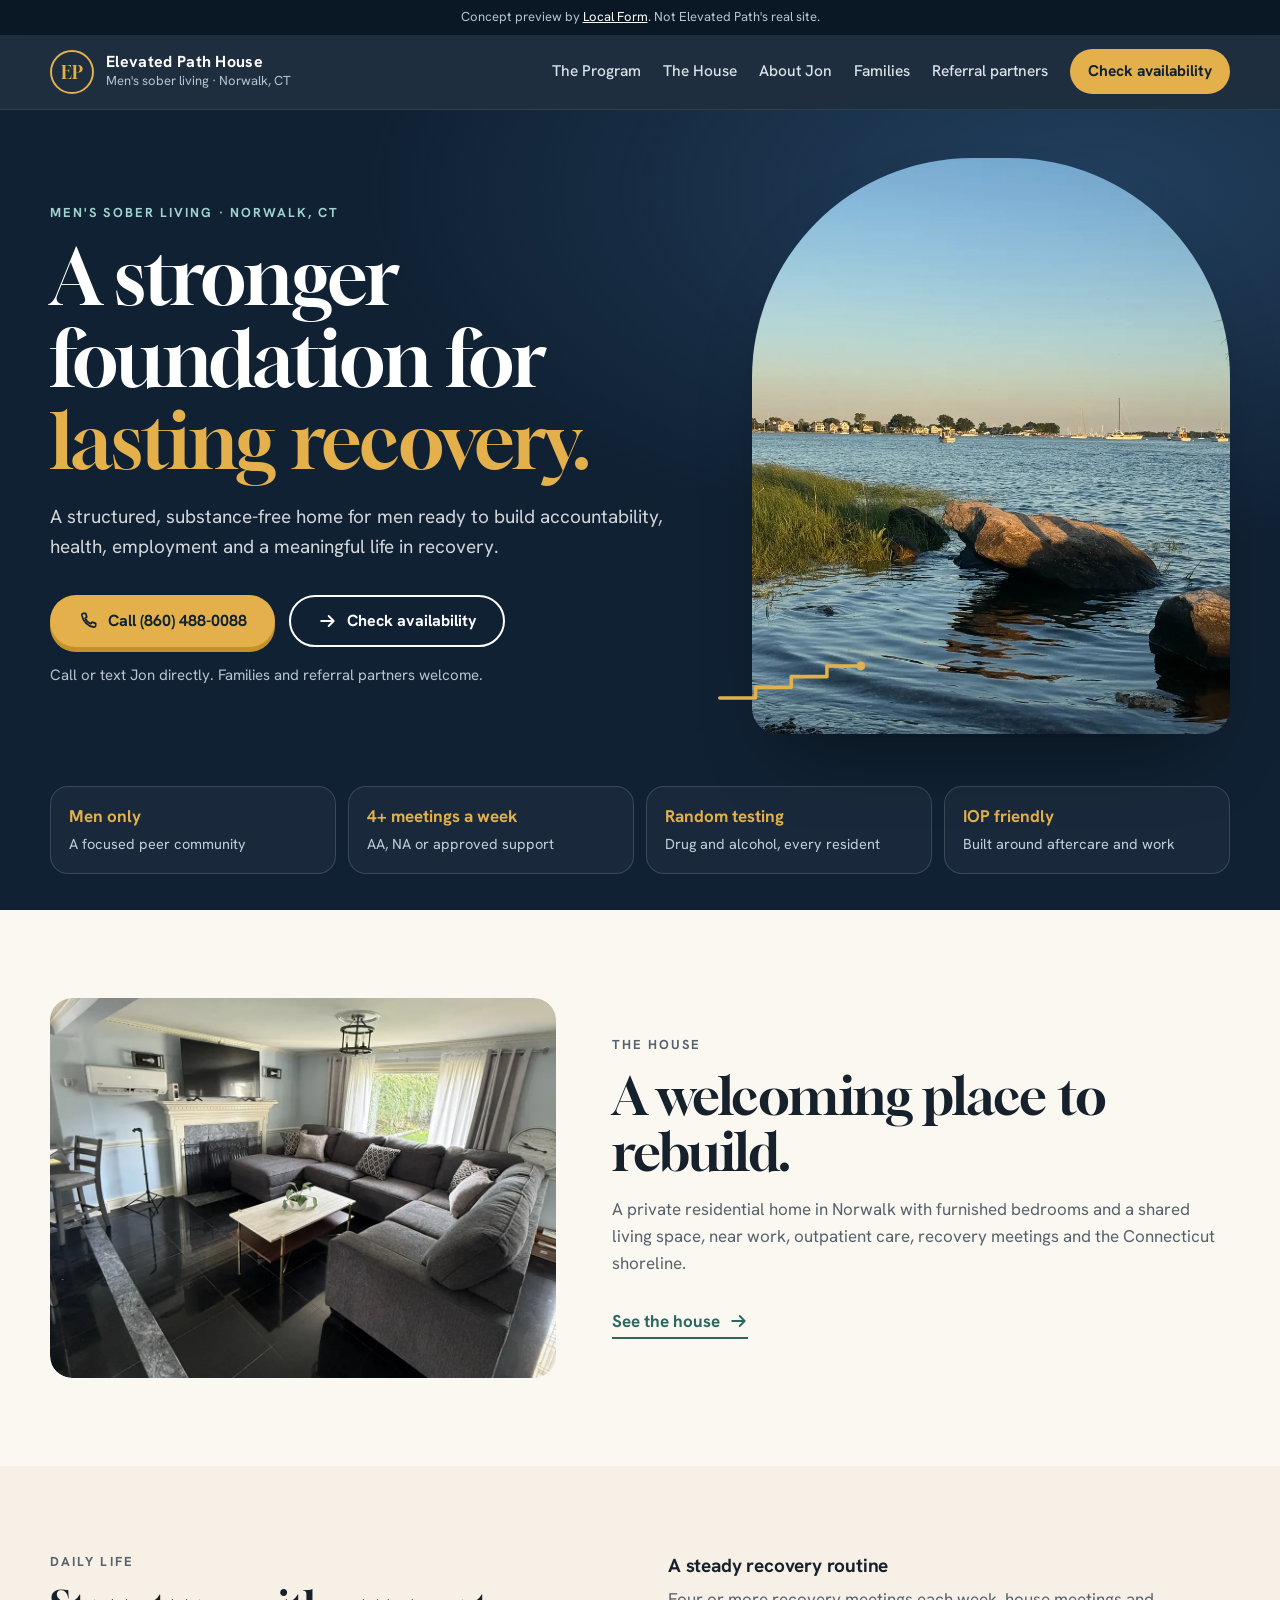
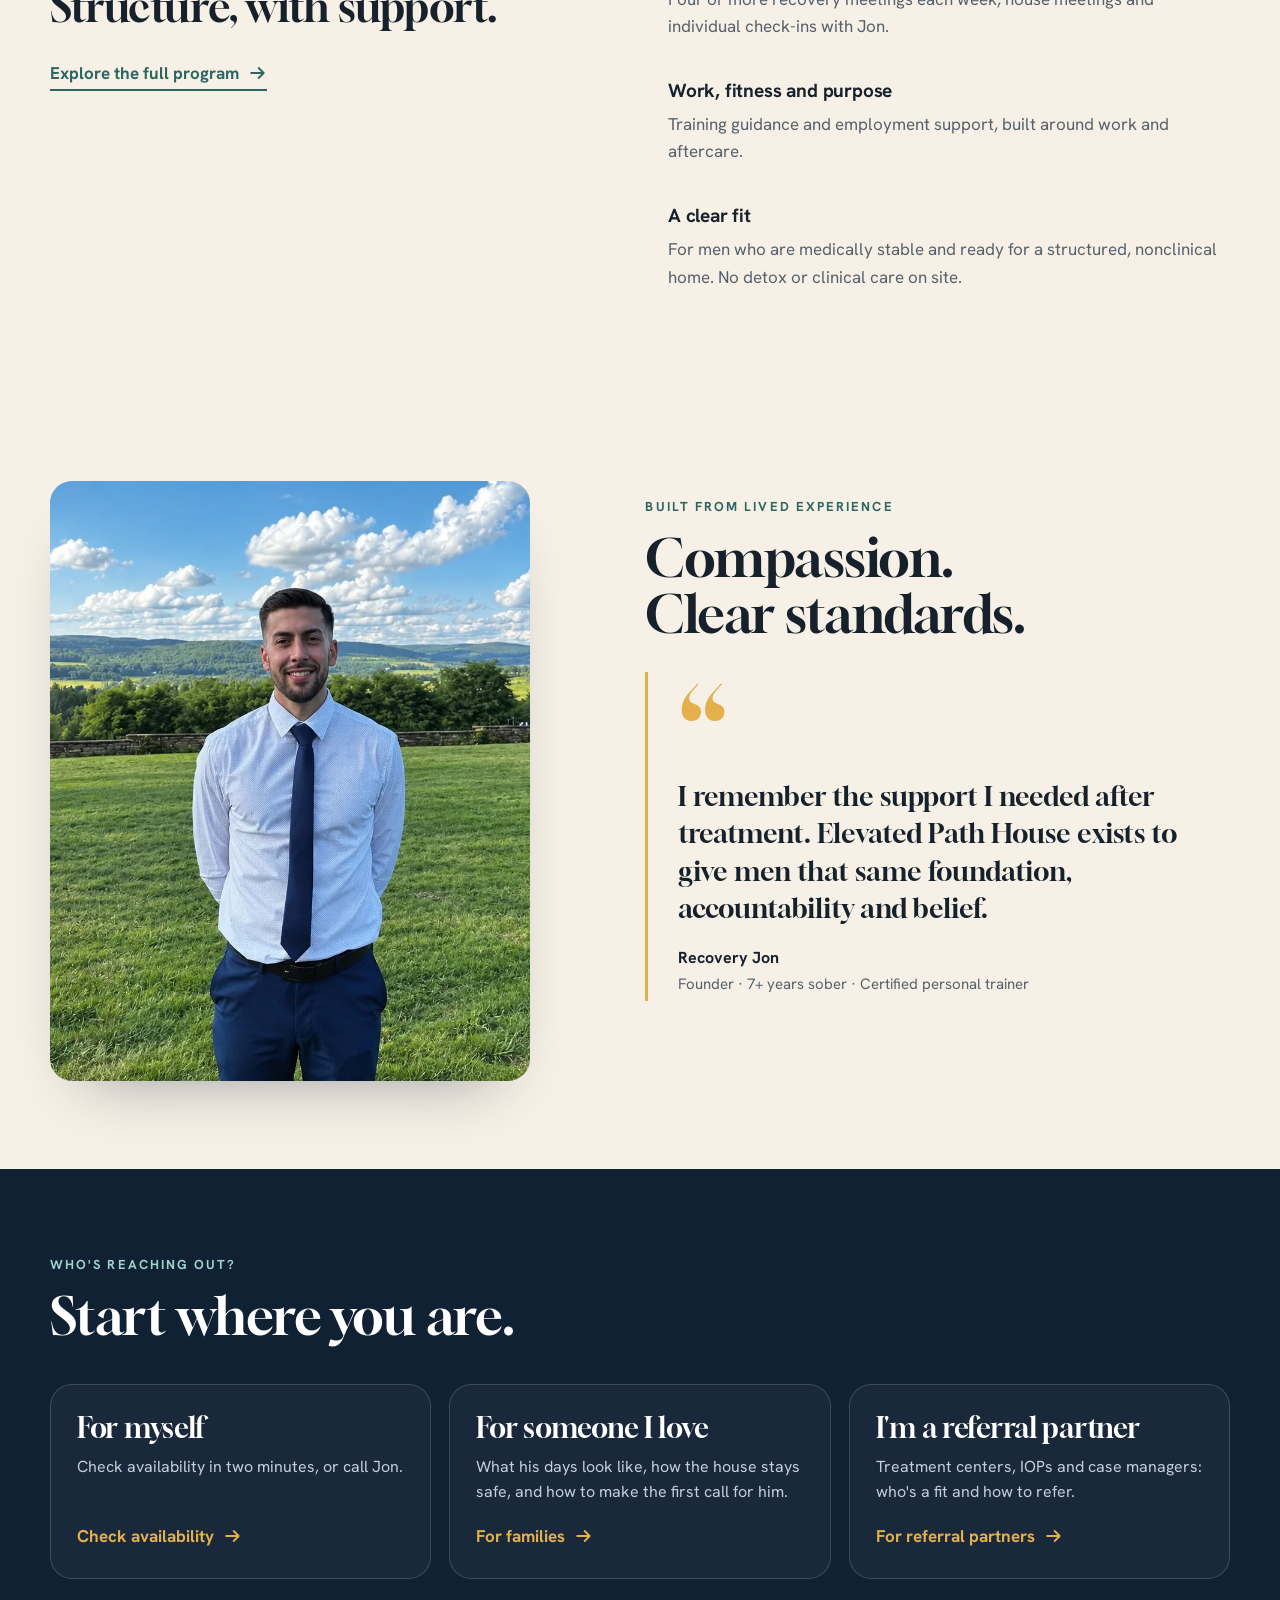
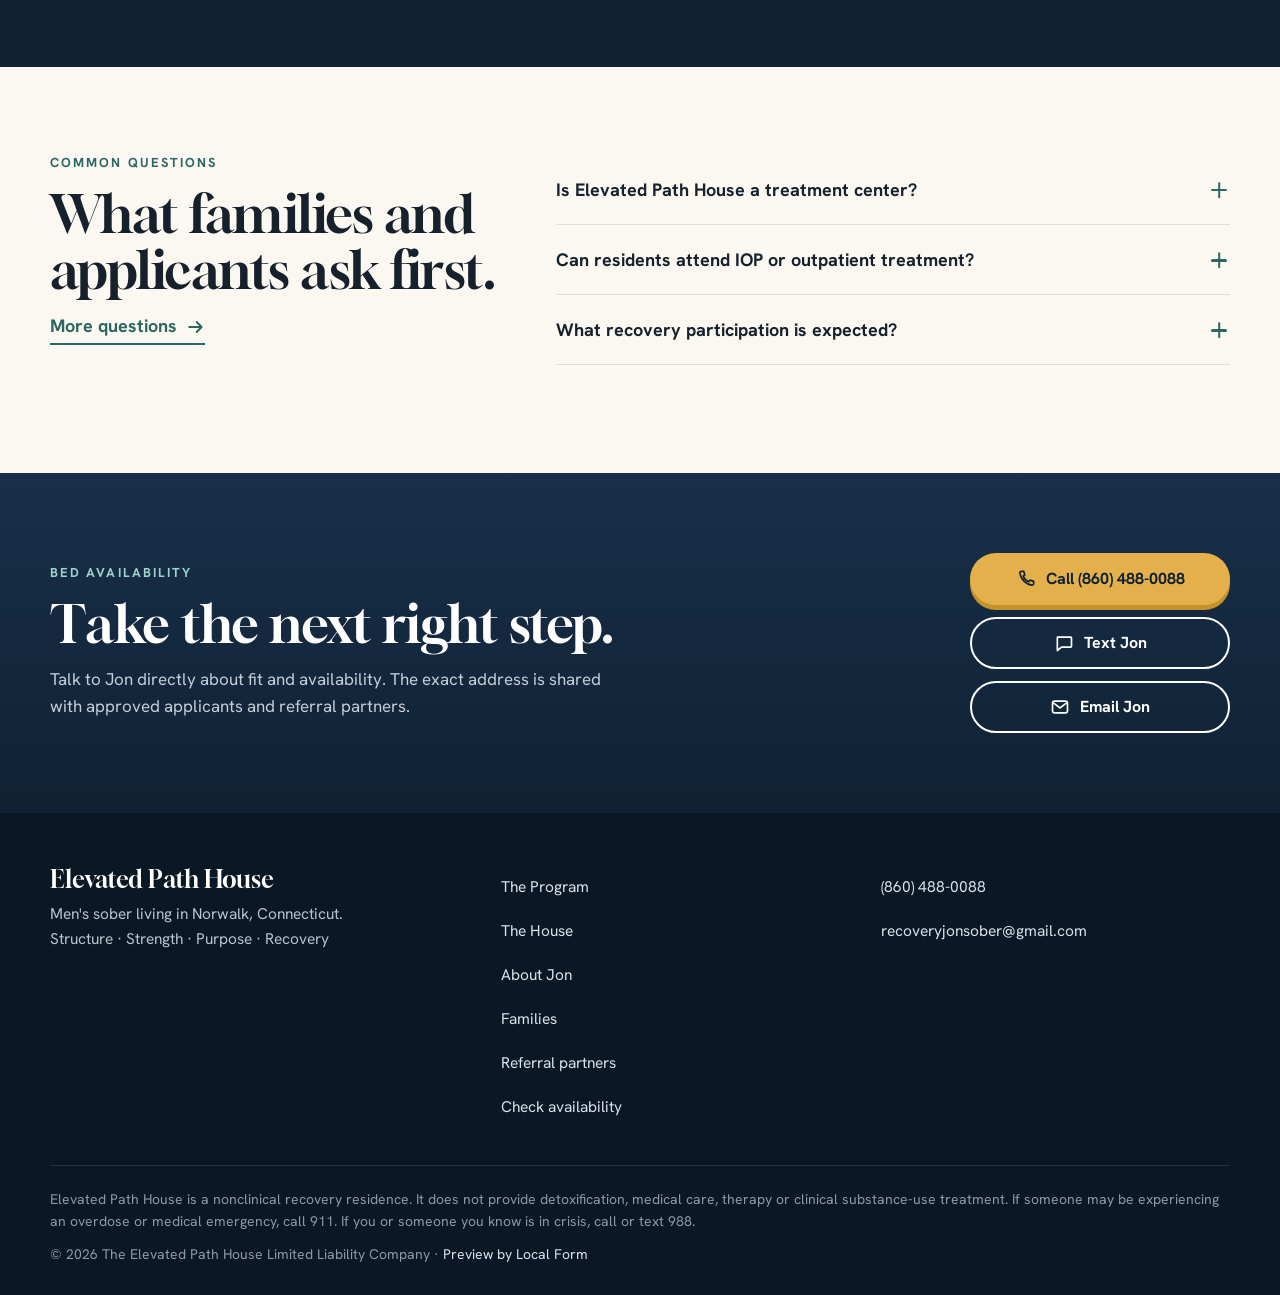
==== index.html @ 6919a2ba "Preview" ====
<!doctype html>
<html lang="en"><head><meta charset="utf-8"><meta name="viewport" content="width=device-width, initial-scale=1">
<meta name="robots" content="noindex"><title>Elevated Path House | Men's Sober Living in Norwalk, CT</title><meta name="description" content="Structured men's sober living in Norwalk, Connecticut, with recovery coaching, fitness, employment support and accountability. Call or text Jon for availability.">
<meta name="theme-color" content="#102133"><link rel="icon" href="assets/favicon.svg" type="image/svg+xml">
<meta property="og:type" content="website"><meta property="og:url" content="https://local-form.github.io/elevated-path-house-preview/"><meta property="og:title" content="Elevated Path House | Men's Sober Living in Norwalk, CT"><meta property="og:description" content="Structured men's sober living in Norwalk, Connecticut, with recovery coaching, fitness, employment support and accountability. Call or text Jon for availability."><meta property="og:image" content="https://local-form.github.io/elevated-path-house-preview/assets/og.jpg"><meta name="twitter:card" content="summary_large_image">
<link rel="preload" href="assets/gloock-400.woff2" as="font" type="font/woff2" crossorigin>
<link rel="stylesheet" href="styles.css?v=17"><style>.site-foot nav{gap:0}.site-foot nav a,.foot-contact a{display:flex;align-items:center;min-height:44px}.foot-legal a,.topbar a{padding-block:12px;margin-block:-12px}</style><script src="app.js?v=17" defer></script>
<script type="application/ld+json">{"@context": "https://schema.org", "@type": "LocalBusiness", "name": "Elevated Path House", "legalName": "The Elevated Path House Limited Liability Company", "description": "Men's nonclinical sober living and recovery residence in Norwalk, Connecticut.", "telephone": "+1-860-488-0088", "email": "recoveryjonsober@gmail.com", "address": {"@type": "PostalAddress", "addressLocality": "Norwalk", "addressRegion": "CT", "addressCountry": "US"}, "areaServed": ["Norwalk, Connecticut", "Fairfield County, Connecticut"], "founder": {"@type": "Person", "name": "Jonathan Mendonca"}}</script></head>
<body data-page="index.html"><svg width="0" height="0" style="position:absolute" aria-hidden="true">
<symbol id="i-phone" viewBox="0 0 24 24"><path d="M6.6 2.8h2.6l1.4 4.3-2 1.5a12 12 0 0 0 6.8 6.8l1.5-2 4.3 1.4v2.6a2 2 0 0 1-2.2 2A17.5 17.5 0 0 1 4.6 5a2 2 0 0 1 2-2.2z" fill="none" stroke="currentColor" stroke-width="2" stroke-linejoin="round"/></symbol>
<symbol id="i-text" viewBox="0 0 24 24"><path d="M4 5h16a1 1 0 0 1 1 1v10a1 1 0 0 1-1 1H9l-5 4V6a1 1 0 0 1 1-1z" fill="none" stroke="currentColor" stroke-width="2" stroke-linejoin="round"/></symbol>
<symbol id="i-mail" viewBox="0 0 24 24"><rect x="3" y="5" width="18" height="14" rx="2.5" fill="none" stroke="currentColor" stroke-width="2"/><path d="m4 7 8 6 8-6" fill="none" stroke="currentColor" stroke-width="2"/></symbol>
<symbol id="i-arrow" viewBox="0 0 24 24"><path d="M5 12h14m-5-6 6 6-6 6" fill="none" stroke="currentColor" stroke-width="2.2" stroke-linecap="round" stroke-linejoin="round"/></symbol>
<symbol id="i-check" viewBox="0 0 24 24"><path d="m5 12.5 4.5 4.5L19 7.5" fill="none" stroke="currentColor" stroke-width="2.4" stroke-linecap="round" stroke-linejoin="round"/></symbol>
<symbol id="i-x" viewBox="0 0 24 24"><path d="M6 6l12 12M18 6 6 18" fill="none" stroke="currentColor" stroke-width="2.4" stroke-linecap="round"/></symbol>
<symbol id="i-menu" viewBox="0 0 24 24"><path d="M4 7h16M4 12h16M4 17h16" fill="none" stroke="currentColor" stroke-width="2.2" stroke-linecap="round"/></symbol>
<symbol id="i-pin" viewBox="0 0 24 24"><path d="M12 21s7-6.2 7-11.5A7 7 0 0 0 5 9.5C5 14.8 12 21 12 21z" fill="none" stroke="currentColor" stroke-width="2"/><circle cx="12" cy="9.5" r="2.5" fill="none" stroke="currentColor" stroke-width="2"/></symbol>
</svg>
<div class="topbar">Concept preview by <a href="https://localform.online">Local Form</a>. Not Elevated Path's real site.</div>
<header class="site-head"><div class="wrap head-row">
  <a class="logo" href="index.html" aria-label="Elevated Path House home"><span class="mono">EP</span><span class="logo-t"><b>Elevated Path House</b><small>Men's sober living · Norwalk, CT</small></span></a>
  <nav class="nav" id="nav" aria-label="Main"><a href="program.html">The Program</a><a href="house.html">The House</a><a href="about.html">About Jon</a><a href="families.html">Families</a><a href="referrals.html">Referral partners</a><a class="nav-apply" href="apply.html">Check availability</a></nav>
  <a class="head-call" href="tel:+18604880088"><svg class="ico"><use href="#i-phone"/></svg><span>Call</span></a>
  <button class="menu-btn" aria-label="Menu" aria-expanded="false" aria-controls="nav"><svg class="ico"><use href="#i-menu"/></svg></button>
</div></header>
<main id="main">
<section class="hero"><div class="wrap hero-grid">
  <div class="hero-copy">
    <p class="eyebrow light">Men's sober living · Norwalk, CT</p>
    <h1>A stronger foundation for <em>lasting recovery.</em></h1>
    <p class="lead">A structured, substance-free home for men ready to build accountability, health, employment and a meaningful life in recovery.</p>
    <div class="hero-acts"><a class="btn primary" href="tel:+18604880088"><svg class="ico"><use href="#i-phone"/></svg><span>Call (860) 488-0088</span></a><a class="btn outline" href="apply.html"><svg class="ico"><use href="#i-arrow"/></svg><span>Check availability</span></a></div>
    <p class="hero-note">Call or text Jon directly. Families and referral partners welcome.</p>
  </div>
  <figure class="hero-photo"><img src="assets/norwalk-waterfront.webp" width="900" height="1200" alt="The Norwalk shoreline at golden hour" fetchpriority="high"><svg class="steps" viewBox="0 0 168 48" aria-hidden="true"><path d="M2 46h40V34h40V22h40V10h34"/><circle cx="160" cy="10" r="5"/></svg></figure>
</div>
<div class="wrap facts">
  <div><b>Men only</b><span>A focused peer community</span></div>
  <div><b>4+ meetings a week</b><span>AA, NA or approved support</span></div>
  <div><b>Random testing</b><span>Drug and alcohol, every resident</span></div>
  <div><b>IOP friendly</b><span>Built around aftercare and work</span></div>
</div></section>

<section class="section house-teaser"><div class="wrap teaser-grid">
  <figure data-reveal><img src="assets/living-room.webp" width="1050" height="1400" alt="The shared living room at Elevated Path House" loading="lazy"></figure>
  <div data-reveal><p class="eyebrow">The house</p><h2>A welcoming place to rebuild.</h2><p>A private residential home in Norwalk with furnished bedrooms and a shared living space, near work, outpatient care, recovery meetings and the Connecticut shoreline.</p>
    <p class="more"><a href="house.html">See the house <svg class="ico"><use href="#i-arrow"/></svg></a></p></div>
</div></section>





<section class="section program-summary"><div class="wrap two-col">
  <div data-reveal><p class="eyebrow">Daily life</p><h2>Structure, with support.</h2><p class="more"><a href="program.html">Explore the full program <svg class="ico"><use href="#i-arrow"/></svg></a></p></div>
  <div data-reveal><ul class="program-brief"><li><h3>A steady recovery routine</h3><p>Four or more recovery meetings each week, house meetings and individual check-ins with Jon.</p></li><li><h3>Work, fitness and purpose</h3><p>Training guidance and employment support, built around work and aftercare.</p></li><li><h3>A clear fit</h3><p>For men who are medically stable and ready for a structured, nonclinical home. No detox or clinical care on site.</p></li></ul></div>
</div></section>

<section class="section jon"><div class="wrap jon-grid">
  <figure class="jon-photo" data-reveal><img src="assets/jon.webp" width="800" height="1000" alt="Jonathan Mendonca, Recovery Jon, founder of Elevated Path House" loading="lazy"></figure>
  <div><p class="eyebrow">Built from lived experience</p><h2 data-reveal>Compassion.<br>Clear standards.</h2><figure class="quote" data-reveal><blockquote>I remember the support I needed after treatment. Elevated Path House exists to give men that same foundation, accountability and belief.</blockquote>
<figcaption><b>Recovery Jon</b><span>Founder · 7+ years sober · Certified personal trainer</span></figcaption></figure>
    <p class="more" data-reveal><a href="about.html">Meet Jon <svg class="ico"><use href="#i-arrow"/></svg></a></p></div>
</div></section>



<section class="section who"><div class="wrap">
  <div class="sec-head" data-reveal><p class="eyebrow">Who's reaching out?</p><h2>Start where you are.</h2></div>
  <div class="who-grid">
    <a class="who-card" href="apply.html" data-reveal><h3>For myself</h3><p>Check availability in two minutes, or call Jon.</p><span>Check availability <svg class="ico"><use href="#i-arrow"/></svg></span></a>
    <a class="who-card" href="families.html" data-reveal><h3>For someone I love</h3><p>What his days look like, how the house stays safe, and how to make the first call for him.</p><span>For families <svg class="ico"><use href="#i-arrow"/></svg></span></a>
    <a class="who-card" href="referrals.html" data-reveal><h3>I'm a referral partner</h3><p>Treatment centers, IOPs and case managers: who's a fit and how to refer.</p><span>For referral partners <svg class="ico"><use href="#i-arrow"/></svg></span></a>
  </div>
</div></section>





<section class="section faq-sec"><div class="wrap faq-grid">
  <div class="sec-head" data-reveal><p class="eyebrow">Common questions</p><h2>What families and applicants ask first.</h2><p class="more"><a href="families.html#faq">More questions <svg class="ico"><use href="#i-arrow"/></svg></a></p></div>
  <div class="faq"><details data-reveal><summary>Is Elevated Path House a treatment center?<span class="plus" aria-hidden="true"></span></summary><p>No. It is a nonclinical sober living residence. It does not provide detoxification, medical care, therapy or licensed substance-use treatment.</p></details><details data-reveal><summary>Can residents attend IOP or outpatient treatment?<span class="plus" aria-hidden="true"></span></summary><p>Yes. Residents are encouraged to follow an appropriate aftercare plan, and work and meeting expectations can be arranged around an established treatment schedule.</p></details><details data-reveal><summary>What recovery participation is expected?<span class="plus" aria-hidden="true"></span></summary><p>Residents attend at least four AA, NA or other approved recovery-support meetings weekly, plus mandatory house and group meetings and individual check-ins with Recovery Jon.</p></details></div>
</div></section></main>
<section class="cta-band"><div class="wrap cta-in">
  <div data-reveal><p class="eyebrow light">Bed availability</p><h2>Take the next right step.</h2><p>Talk to Jon directly about fit and availability. The exact address is shared with approved applicants and referral partners.</p></div>
  <div class="cta-acts" data-reveal><a class="btn primary" href="tel:+18604880088"><svg class="ico"><use href="#i-phone"/></svg><span>Call (860) 488-0088</span></a><a class="btn outline" href="sms:+18604880088"><svg class="ico"><use href="#i-text"/></svg><span>Text Jon</span></a><a class="btn outline" href="mailto:recoveryjonsober@gmail.com?subject=Elevated%20Path%20House%20inquiry"><svg class="ico"><use href="#i-mail"/></svg><span>Email Jon</span></a></div>
</div></section>
<footer class="site-foot"><div class="wrap foot-grid">
  <div><p class="foot-name">Elevated Path House</p><p>Men's sober living in Norwalk, Connecticut.<br>Structure · Strength · Purpose · Recovery</p></div>
  <nav aria-label="Footer"><a href="program.html">The Program</a><a href="house.html">The House</a><a href="about.html">About Jon</a><a href="families.html">Families</a><a href="referrals.html">Referral partners</a><a href="apply.html">Check availability</a></nav>
  <div class="foot-contact"><a href="tel:+18604880088">(860) 488-0088</a><a href="mailto:recoveryjonsober@gmail.com">recoveryjonsober@gmail.com</a></div>
</div><div class="wrap foot-legal">
  <p>Elevated Path House is a nonclinical recovery residence. It does not provide detoxification, medical care, therapy or clinical substance-use treatment. If someone may be experiencing an overdose or medical emergency, call 911. If you or someone you know is in crisis, call or text 988.</p>
  <p>© 2026 The Elevated Path House Limited Liability Company · <a href="https://localform.online">Preview by Local Form</a></p>
</div></footer>
</body></html>
---- styles.css ----
@font-face{font-family:'Gloock';src:url(assets/gloock-400.woff2) format('woff2');font-weight:400;font-display:swap}
@font-face{font-family:'Hanken Grotesk';src:url(assets/hanken-grotesk-400.woff2) format('woff2');font-weight:400;font-display:swap}
@font-face{font-family:'Hanken Grotesk';src:url(assets/hanken-grotesk-500.woff2) format('woff2');font-weight:500;font-display:swap}
@font-face{font-family:'Hanken Grotesk';src:url(assets/hanken-grotesk-700.woff2) format('woff2');font-weight:700;font-display:swap}
:root{
  --navy:#102133;--navy-2:#18304a;--navy-3:#223f5e;--gold:#e3b04b;--gold-d:#c4912a;--gold-soft:#f6e6c2;
  --cream:#f6f0e6;--paper:#fbf8f2;--card:#fff;--ink:#16212c;--muted:#56616c;--line:#e4ddd0;--sea:#2c6661;--sea-l:#9fd3cc;
  --display:'Gloock',Georgia,serif;--body:'Hanken Grotesk',system-ui,sans-serif;
  --ease:cubic-bezier(.16,1,.3,1);--r:22px;--head:74px;
}
*{box-sizing:border-box}
[hidden]{display:none!important}
html{scroll-behavior:smooth;scroll-padding-top:var(--head);overflow-x:hidden;overflow-x:clip;overscroll-behavior-x:none;touch-action:manipulation;-webkit-text-size-adjust:100%;text-size-adjust:100%}
html.nav-open{overflow:hidden}
body{margin:0;overflow-x:clip;background:var(--paper);color:var(--ink);font:400 17px/1.6 var(--body);-webkit-font-smoothing:antialiased}
img{max-width:100%;display:block}
a{color:inherit}
h1,h2,h3{margin:0;font-weight:400;line-height:1.08;letter-spacing:-.01em}
h1,h2{font-family:var(--display)}
h1{font-size:clamp(48px,6.2vw,76px)}
h2{font-size:clamp(34px,4.4vw,52px)}
h3{font:700 19px/1.3 var(--body)}
p{margin:0}
.wrap{width:min(1180px,100% - 40px);margin-inline:auto}
.ico{width:20px;height:20px;flex:none}
.eyebrow{font:700 13px/1.3 var(--body);letter-spacing:.16em;text-transform:uppercase;color:var(--sea);margin-bottom:14px}
.eyebrow.light{color:var(--sea-l)}
.lead{font-size:19px;color:rgba(255,255,255,.82);max-width:620px;margin-top:20px}

/* buttons: pills with a press shadow */
.btn{display:inline-flex;align-items:center;justify-content:center;gap:10px;min-height:52px;padding:0 26px;border-radius:99px;font:700 16px/1 var(--body);text-decoration:none;border:2px solid transparent;transition:transform .2s var(--ease),box-shadow .2s var(--ease),background .2s,color .2s;cursor:pointer;white-space:nowrap}
.btn.primary{background:var(--gold);color:var(--navy);box-shadow:0 5px 0 var(--gold-d)}
.btn.primary:hover{transform:translateY(-1px);box-shadow:0 6px 0 var(--gold-d)}
.btn.primary:active{transform:translateY(4px);box-shadow:0 1px 0 var(--gold-d)}
.btn.outline{border-color:currentColor;color:#fff;background:transparent}
.btn.outline:hover{background:rgba(255,255,255,.08)}
.btn.outline:active{transform:translateY(2px)}
.btn.big{min-height:58px;font-size:17px;width:100%}

/* top bar + header */
.topbar{background:#0a1724;color:#b8c4cf;font-size:13px;text-align:center;padding:7px 16px}
.topbar a{color:#fff}
.site-head{position:sticky;top:0;z-index:30;background:rgba(16,33,51,.94);backdrop-filter:blur(10px);border-bottom:1px solid rgba(255,255,255,.08);color:#fff}
.head-row{display:flex;align-items:center;gap:20px;height:var(--head)}
.logo{display:flex;align-items:center;gap:12px;text-decoration:none;margin-right:auto;min-width:0}
.mono{width:44px;height:44px;border-radius:50%;border:2px solid var(--gold);display:grid;place-items:center;color:var(--gold);font:400 18px/1 var(--display);flex:none}
.logo-t{display:flex;flex-direction:column;min-width:0}
.logo-t b{font:700 16px/1.2 var(--body);letter-spacing:.02em;white-space:nowrap}
.logo-t small{font-size:13px;color:#b8c4cf;white-space:nowrap}
.nav{display:flex;align-items:center;gap:22px}
.nav a{text-decoration:none;font-weight:500;font-size:15.5px;color:#dbe3ea;transition:color .2s}
.nav a:hover,.nav a[aria-current]{color:#fff}
.nav a[aria-current]{box-shadow:0 2px 0 var(--gold)}
.nav-apply{background:var(--gold);color:var(--navy)!important;padding:10px 18px;border-radius:99px;font-weight:700!important;box-shadow:none!important}
.head-call{display:none;align-items:center;gap:8px;background:var(--gold);color:var(--navy);text-decoration:none;font-weight:700;padding:0 16px;min-height:44px;border-radius:99px}
.menu-btn{display:none;width:46px;height:46px;border-radius:50%;border:1px solid rgba(255,255,255,.2);background:none;color:#fff;place-items:center;cursor:pointer}
@media (max-width:1060px){
  .nav{position:fixed;inset:calc(var(--head) + 31px) 0 auto 0;flex-direction:column;align-items:stretch;gap:0;background:var(--navy);padding:8px 20px 22px;border-bottom:1px solid rgba(255,255,255,.1);transform:translateY(-8px);opacity:0;pointer-events:none;transition:opacity .25s,transform .35s var(--ease);max-height:calc(100dvh - var(--head) - 31px);overflow:auto}
  html.nav-open .nav{opacity:1;transform:none;pointer-events:auto}
  .nav a{padding:15px 4px;border-bottom:1px solid rgba(255,255,255,.08);font-size:18px}
  .nav-apply{margin-top:14px;text-align:center;border-bottom:0!important}
  .head-call,.menu-btn{display:inline-flex}
}
@media (max-width:420px){.logo-t small{display:none}.logo-t b{font-size:15px;white-space:normal}.head-row{gap:10px}}

/* home hero */
.hero{background:radial-gradient(1200px 600px at 85% 10%,var(--navy-3),transparent 60%),var(--navy);color:#fff;padding:48px 0 36px;overflow:hidden}
.hero-grid{display:grid;grid-template-columns:minmax(0,1.15fr) minmax(0,.85fr);gap:56px;align-items:center}
.hero h1 em{font-style:normal;color:var(--gold)}
.hero-acts{display:flex;flex-wrap:wrap;gap:14px;margin-top:32px}
.hero-note{margin-top:16px;color:#b8c4cf;font-size:15px}
.hero-photo{position:relative;margin:0}
.hero-photo img{width:100%;height:min(600px,64vh);min-height:420px;object-fit:cover;object-position:50% 70%;border-radius:220px 220px 26px 26px;box-shadow:0 40px 80px -40px rgba(0,0,0,.6)}
.hero-photo .steps{position:absolute;left:-34px;bottom:34px;width:150px}
.steps{fill:none;stroke:var(--gold);stroke-width:4;stroke-linecap:round;stroke-linejoin:round}
.steps circle{fill:var(--gold);stroke:none}
.facts{display:grid;grid-template-columns:repeat(4,minmax(0,1fr));gap:12px;margin-top:52px}
.facts div{border:1px solid rgba(255,255,255,.14);border-radius:18px;padding:16px 18px;background:rgba(255,255,255,.04)}
.facts b{display:block;color:var(--gold);font-size:17px}
.facts span{font-size:14.5px;color:#c4cfd9}

/* inner page hero */
.page-hero{background:var(--navy);color:#fff;padding:56px 0 64px;position:relative;overflow:hidden}
.page-hero .steps{width:120px;margin-bottom:26px}
.page-hero h1{font-size:clamp(46px,6.4vw,74px);max-width:900px}

/* sections */
.section{padding:88px 0}
.section.alt{background:var(--cream)}
.sec-head{max-width:720px;margin-bottom:40px}
.sec-head p:not(.eyebrow){color:var(--muted);margin-top:14px;font-size:18px}
.card-grid{display:grid;grid-template-columns:repeat(3,minmax(0,1fr));gap:18px}
.card-grid.four{grid-template-columns:repeat(4,minmax(0,1fr))}
.card{background:var(--card);border:1px solid var(--line);border-radius:var(--r);padding:26px 24px}
.card .num{display:inline-grid;place-items:center;width:40px;height:40px;border-radius:12px;background:var(--gold-soft);color:#7a5a12;font:700 14px/1 var(--body);margin-bottom:18px}
.card p{color:var(--muted);margin-top:8px;font-size:16px}
.more{margin-top:30px}
.more a{display:inline-flex;align-items:center;gap:8px;font-weight:700;color:var(--sea);text-decoration:none;border-bottom:2px solid currentColor;padding-bottom:2px}
.two-col{display:grid;grid-template-columns:repeat(2,minmax(0,1fr));gap:56px;align-items:start}
.two-col h2{font-size:clamp(30px,3.4vw,42px);margin-bottom:16px}
.two-col p{color:var(--muted);margin-bottom:14px}
.checks{list-style:none;margin:0;padding:0;display:grid;gap:12px}
.checks li{display:flex;gap:12px;align-items:flex-start}
.checks .ico{color:var(--sea);margin-top:3px}
.checks.no .ico{color:#b0443a}

/* fit */
.fit-grid{display:grid;grid-template-columns:1.2fr 1fr;gap:18px}
.fit-card{border-radius:var(--r);padding:30px 28px;border:1px solid var(--line);background:var(--card)}
.fit-card h3{margin-bottom:18px;font-size:20px}
.fit-card.no{background:var(--cream)}
.fit-note{margin-top:20px;font-size:15px;color:var(--muted)}

/* Jon */
.jon{background:var(--cream)}
.jon-grid{display:grid;grid-template-columns:minmax(0,1fr) minmax(0,1.1fr);gap:64px;align-items:center}
.jon-photo{max-width:480px}
.jon h2{margin-bottom:30px}
.jon-photo{margin:0}
.jon-photo img{width:100%;height:auto;aspect-ratio:4/5;object-fit:cover;object-position:50% 30%;border-radius:var(--r);box-shadow:0 30px 60px -36px rgba(16,33,51,.45)}
.ph{aspect-ratio:4/5;border-radius:var(--r);background:repeating-linear-gradient(135deg,#ece4d6 0 14px,#f2ebdf 14px 28px);border:2px dashed #cdbfa6;display:grid;place-items:center;text-align:center;color:#7d6c52;font-weight:700;padding:20px}
.ph.tall{aspect-ratio:3/4}
.quote{margin:0;position:relative;padding:6px 0 4px 30px;border-left:3px solid var(--gold)}
.quote::before{content:'\201C';display:block;font:400 120px/.62 var(--display);color:var(--gold);margin:22px 0 4px}
.quote blockquote{margin:0 0 18px;font:400 clamp(22px,2.1vw,27px)/1.38 var(--display);color:var(--ink)}
.quote figcaption b{display:block;font-size:16px}
.quote figcaption span{color:var(--muted);font-size:15px}
.pl{font-style:normal;font-family:var(--body);font-weight:700;font-size:.78em;vertical-align:.08em;margin-left:1px}
.creds{display:grid;grid-template-columns:repeat(3,minmax(0,1fr));gap:12px;margin-top:18px}
.creds div{background:var(--card);border:1px solid var(--line);border-radius:18px;padding:16px}
.creds b{display:block;font:400 24px/1.1 var(--display)}
.creds span{color:var(--muted);font-size:14.5px}
.story-slot,.review-slot{margin-top:18px;border:2px dashed #cdbfa6;border-radius:18px;padding:18px 20px;color:#6d5d44;background:#fffaf0;font-size:16px}

/* admission steps */
.steps-list{list-style:none;margin:0;padding:0;display:grid;grid-template-columns:repeat(4,minmax(0,1fr));gap:18px;counter-reset:s}
.steps-list li{background:var(--card);border:1px solid var(--line);border-radius:var(--r);padding:26px 24px;position:relative}
.step-n{display:grid;place-items:center;width:44px;height:44px;border-radius:50%;background:var(--navy);color:var(--gold);font:400 20px/1 var(--display);margin-bottom:18px}
.steps-list p{color:var(--muted);font-size:16px;margin-top:8px}

/* who */
.who{background:var(--navy);color:#fff}
.who .eyebrow{color:var(--sea-l)}
.who-grid{display:grid;grid-template-columns:repeat(3,minmax(0,1fr));gap:18px}
.who-card{display:flex;flex-direction:column;gap:10px;text-decoration:none;border:1px solid rgba(255,255,255,.16);border-radius:var(--r);padding:28px 26px;background:rgba(255,255,255,.04);transition:background .25s,border-color .25s,transform .3s var(--ease)}
.who-card:hover{background:rgba(255,255,255,.08);border-color:var(--gold);transform:translateY(-3px)}
.who-card h3{font:400 28px/1.1 var(--display)}
.who-card p{color:#c4cfd9;font-size:16px;flex:1}
.who-card span{display:inline-flex;align-items:center;gap:8px;color:var(--gold);font-weight:700;margin-top:8px}

/* house */
.teaser-grid{display:grid;grid-template-columns:minmax(0,.9fr) minmax(0,1.1fr);gap:56px;align-items:center}
.teaser-grid figure{margin:0}
.teaser-grid img{width:100%;height:auto;aspect-ratio:4/3;object-fit:cover;border-radius:var(--r)}
.teaser-grid h2{margin-bottom:16px}
.teaser-grid p{color:var(--muted)}
.gallery{display:grid;grid-template-columns:repeat(3,minmax(0,1fr));gap:18px}
.gallery figure{margin:0}
.gallery img{width:100%;height:auto;aspect-ratio:4/5;object-fit:cover;border-radius:var(--r)}
.gallery .g-wide{grid-column:span 2}
.gallery .g-wide img{aspect-ratio:auto;height:calc(100% - 34px);min-height:300px}
.gallery figcaption{font-size:15px;color:var(--muted);margin-top:10px;font-weight:500}
.ph-fig .ph{aspect-ratio:4/3}
.map{margin-top:20px;border-radius:var(--r);overflow:hidden;border:1px solid var(--line);aspect-ratio:4/3;background:var(--cream)}
.map iframe{width:100%;height:100%;border:0;display:block}
.map-note{display:flex;gap:8px;align-items:center;font-size:15px;margin-top:12px}

/* program week */
.week{display:grid;grid-template-columns:repeat(3,minmax(0,1fr));gap:18px}
.week-item{background:var(--card);border:1px solid var(--line);border-radius:var(--r);padding:26px 24px}
.week-item b{display:block;font:400 54px/1 var(--display);color:var(--gold-d);margin-bottom:10px}
.week-item p{color:var(--muted);font-size:16px;margin-top:8px}

/* faq */
.faq-grid{display:grid;grid-template-columns:minmax(0,.8fr) minmax(0,1.2fr);gap:56px;align-items:start}
.faq details{border-bottom:1px solid var(--line)}
.faq summary{list-style:none;cursor:pointer;display:flex;justify-content:space-between;gap:20px;padding:22px 0;font:700 18px/1.4 var(--body)}
.faq summary::-webkit-details-marker{display:none}
.plus{width:22px;height:22px;flex:none;position:relative;margin-top:2px}
.plus::before,.plus::after{content:'';position:absolute;left:3px;right:3px;top:10px;height:2.4px;border-radius:2px;background:var(--sea);transition:transform .3s var(--ease)}
.plus::after{transform:rotate(90deg)}
details[open] .plus::after{transform:rotate(0)}
.faq details p{padding:0 0 22px;color:var(--muted);max-width:640px}

/* apply form */
.form-wrap{display:grid;grid-template-columns:minmax(0,1.4fr) minmax(0,.6fr);gap:40px;align-items:start}
.apply{background:var(--card);border:1px solid var(--line);border-radius:26px;padding:32px;display:grid;gap:22px}
.form-note{background:var(--gold-soft);color:#6b4f12;border-radius:12px;padding:10px 14px;font-size:15px;font-weight:500}
.row2{display:grid;grid-template-columns:repeat(2,minmax(0,1fr));gap:18px}
.f{display:flex;flex-direction:column;gap:8px;min-width:0}
.f label,legend{font:700 15px/1.3 var(--body);color:var(--ink)}
.f label i{font-style:normal;font-weight:500;color:var(--muted);font-size:13px;margin-left:4px}
.f input,.f select,.f textarea{width:100%;min-height:52px;border:1.5px solid var(--line);border-radius:14px;background:var(--paper);padding:12px 14px;font:400 16px/1.4 var(--body);color:var(--ink);outline:none;transition:border-color .2s,box-shadow .2s}
.f textarea{resize:vertical}
.f input:focus,.f select:focus,.f textarea:focus{border-color:var(--navy);box-shadow:0 0 0 4px rgba(16,33,51,.08)}
.f .bad{border-color:#b0443a}
fieldset{border:0;margin:0;padding:0;min-width:0}
legend{margin-bottom:10px;padding:0}
.who-pick,.yn{display:flex;flex-wrap:wrap;gap:10px}
.who-pick legend,.yn legend{width:100%}
.who-pick label,.yn label{position:relative}
.who-pick input,.yn input{position:absolute;opacity:0;inset:0;margin:0;cursor:pointer;font-size:16px}
.who-pick span,.yn span{display:inline-flex;align-items:center;min-height:48px;padding:0 18px;border:1.5px solid var(--line);border-radius:99px;font:500 16px/1 var(--body);background:var(--paper);transition:background .2s,border-color .2s,color .2s}
.who-pick input:checked+span,.yn input:checked+span{background:var(--navy);border-color:var(--navy);color:#fff}
.who-pick input:focus-visible+span,.yn input:focus-visible+span{box-shadow:0 0 0 4px rgba(16,33,51,.15)}
.detox-warn{background:#fbe9e6;color:#8a2f25;border-radius:12px;padding:12px 14px;font-size:15.5px}
.form-small{font-size:14.5px;color:var(--muted)}
.done{background:#eaf4f1;border:1px solid #bcdcd5;border-radius:16px;padding:18px 20px;color:#1f4b46}
.done b{display:block;font-size:17px;margin-bottom:6px}
.form-side{position:sticky;top:calc(var(--head) + 20px);background:var(--navy);color:#fff;border-radius:26px;padding:28px;display:grid;gap:14px}
.form-side h3{font:400 26px/1.15 var(--display)}
.form-side p,.form-side ol{color:#c4cfd9;font-size:16px;margin:0}
.form-side ol{padding-left:20px;display:grid;gap:6px}
.form-side .btn{width:100%}

/* closing band + footer */
.cta-band{background:linear-gradient(180deg,var(--navy-2),var(--navy));color:#fff;padding:80px 0}
.cta-in{display:grid;grid-template-columns:minmax(0,1fr) auto;gap:40px;align-items:center}
.cta-in p:not(.eyebrow){color:#c4cfd9;margin-top:14px;max-width:560px}
.cta-acts{display:flex;flex-direction:column;gap:12px;min-width:260px}
.site-foot{background:#0a1724;color:#b8c4cf;padding:52px 0 30px;font-size:15.5px}
.foot-grid{display:grid;grid-template-columns:1.2fr 1fr 1fr;gap:32px}
.foot-name{font:400 24px/1.2 var(--display);color:#fff;margin-bottom:8px}
.site-foot nav{display:grid;gap:8px}
.site-foot a{color:#dbe3ea;text-decoration:none}
.site-foot a:hover{color:#fff;text-decoration:underline}
.foot-legal{border-top:1px solid rgba(255,255,255,.1);margin-top:36px;padding-top:22px;display:grid;gap:10px;font-size:14px;color:#8d9aa6}

/* scroll reveal (house standard) */
[data-reveal]{opacity:0;transform:translateY(22px);transition:opacity .8s var(--ease),transform .8s var(--ease);transition-delay:var(--d,0s)}
[data-reveal].is-visible{opacity:1;transform:none}
@media (prefers-reduced-motion:reduce){html{scroll-behavior:auto}[data-reveal]{opacity:1;transform:none;transition:none}}

/* tablet and phone */
@media (max-width:960px){
  .hero-grid,.jon-grid,.teaser-grid,.two-col,.faq-grid,.form-wrap,.cta-in,.fit-grid{grid-template-columns:minmax(0,1fr)}
  .hero-grid{gap:40px}
  .hero-photo{max-width:520px}
  .hero-photo img{height:auto;min-height:0;aspect-ratio:4/3;border-radius:150px 150px 22px 22px}
  .card-grid,.card-grid.four,.who-grid,.week,.steps-list{grid-template-columns:repeat(2,minmax(0,1fr))}
  .facts{grid-template-columns:repeat(2,minmax(0,1fr))}
  .foot-grid{grid-template-columns:1fr 1fr}
  .form-side{position:static}
  .two-col{gap:40px}
}
@media (max-width:640px){
  body{font-size:16.5px}
  .section{padding:64px 0}
  .hero{padding:44px 0 28px}
  .hero-acts .btn,.page-hero .hero-acts .btn{width:100%}
  .hero-photo .steps{left:auto;right:16px;bottom:-14px;width:110px}
  .card-grid,.card-grid.four,.who-grid,.week,.steps-list,.row2,.creds,.gallery{grid-template-columns:minmax(0,1fr)}
  .gallery .g-wide{grid-column:auto}
  .facts{gap:10px;margin-top:36px}
  .facts div{padding:14px}
  .foot-grid{grid-template-columns:1fr}
  .apply{padding:22px 18px}
  .cta-acts{min-width:0}
  .quote{padding-left:22px}
  .jon-photo{max-width:none}
}

/* Review refinements: shorter overview, practical image crops, clearer form feedback. */
.teaser-grid img{height:100%;max-height:430px;aspect-ratio:4/3;object-fit:cover;object-position:50% 58%}
.teaser-grid figure{aspect-ratio:4/3;overflow:hidden;border-radius:var(--r)}
.program-brief{list-style:none;margin:0;padding:0;display:grid;gap:24px}
.program-brief p{margin-top:8px;color:var(--muted)}
.program-summary{background:var(--cream)}
.program-summary .more a{color:var(--sea)}
.field-error{font-size:14px;color:#9b3027;line-height:1.4}
.field-error:empty{display:none}
:focus-visible{outline:3px solid var(--gold-d);outline-offset:4px}
@media(max-width:1060px){.nav{visibility:hidden;inset:var(--head) 0 auto 0;max-height:calc(100dvh - var(--head))}html.nav-open .nav{visibility:visible}}
@media(max-width:640px){.teaser-grid{gap:28px}.teaser-grid figure{aspect-ratio:4/3}.teaser-grid img{height:100%;max-height:none}.program-brief{gap:22px}}

@media(max-width:480px){.topbar{font-size:11px;padding:7px 4px;white-space:nowrap;letter-spacing:-.01em}}
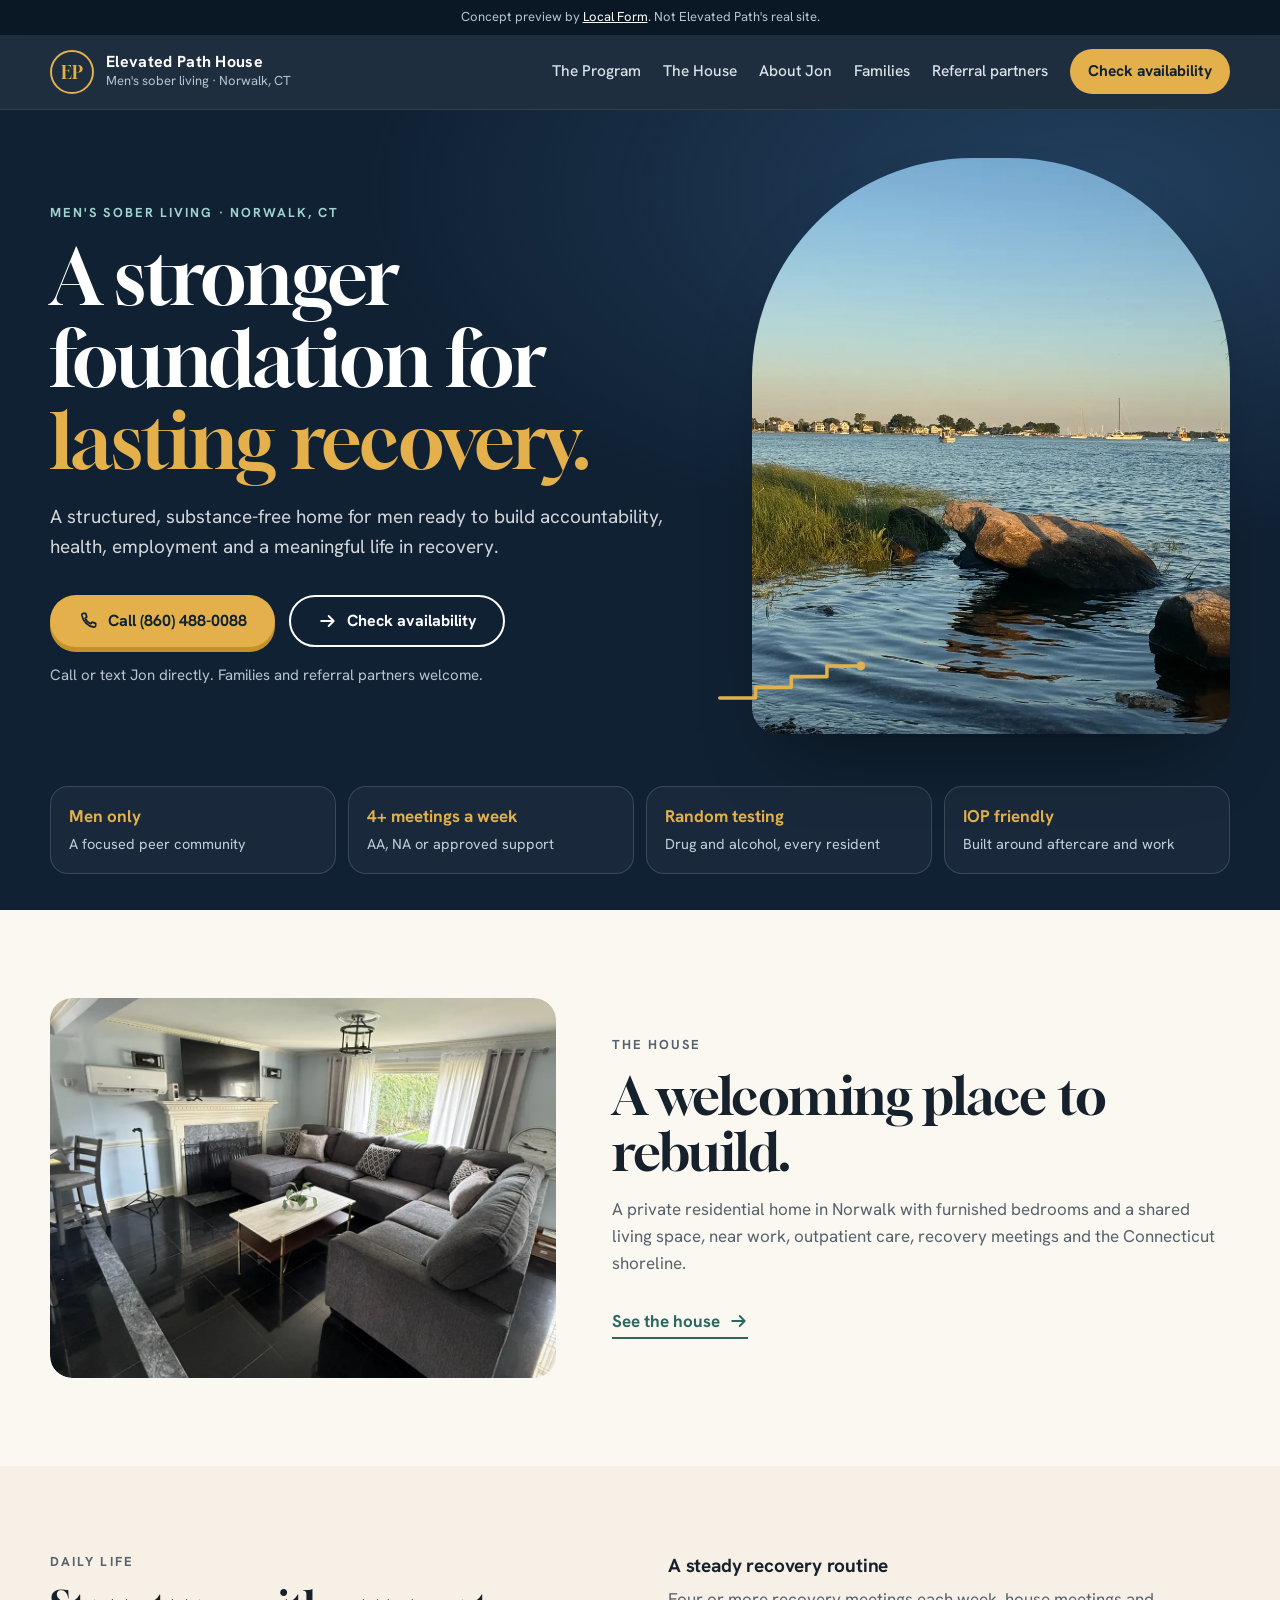
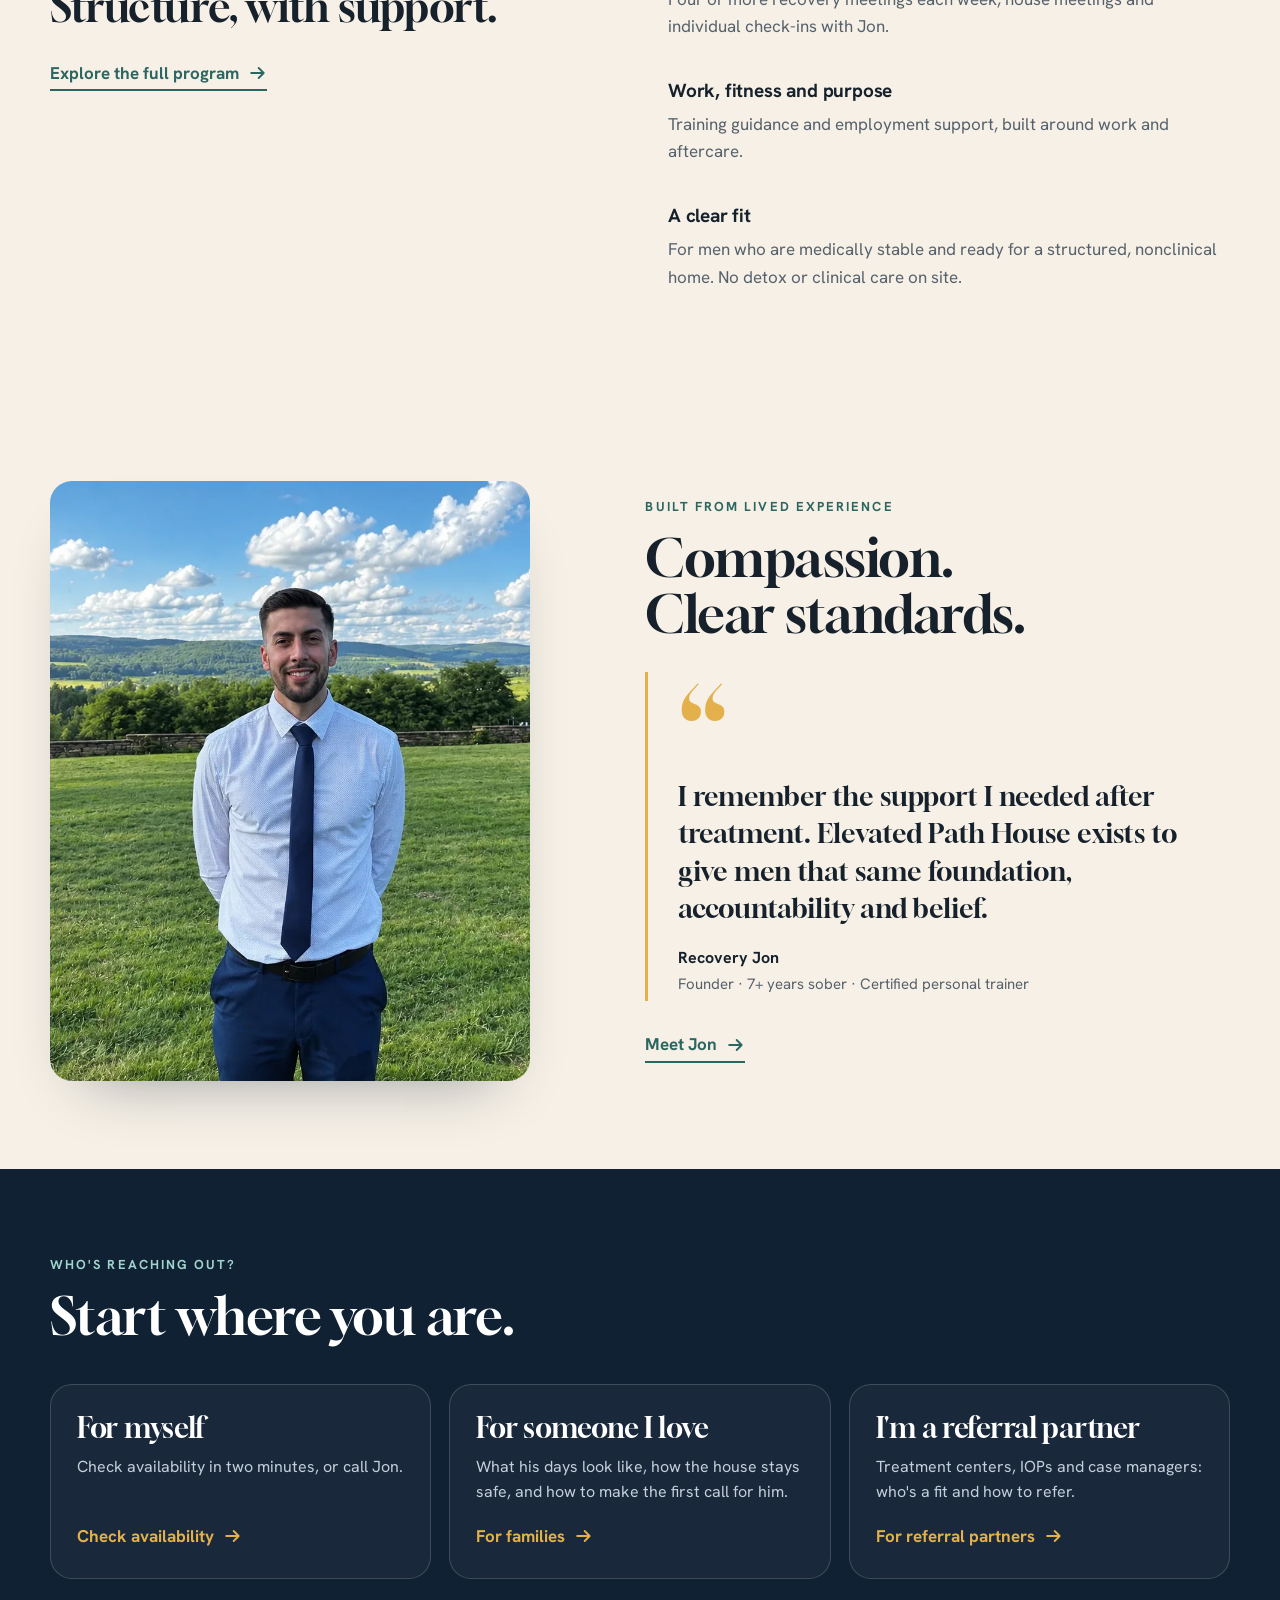
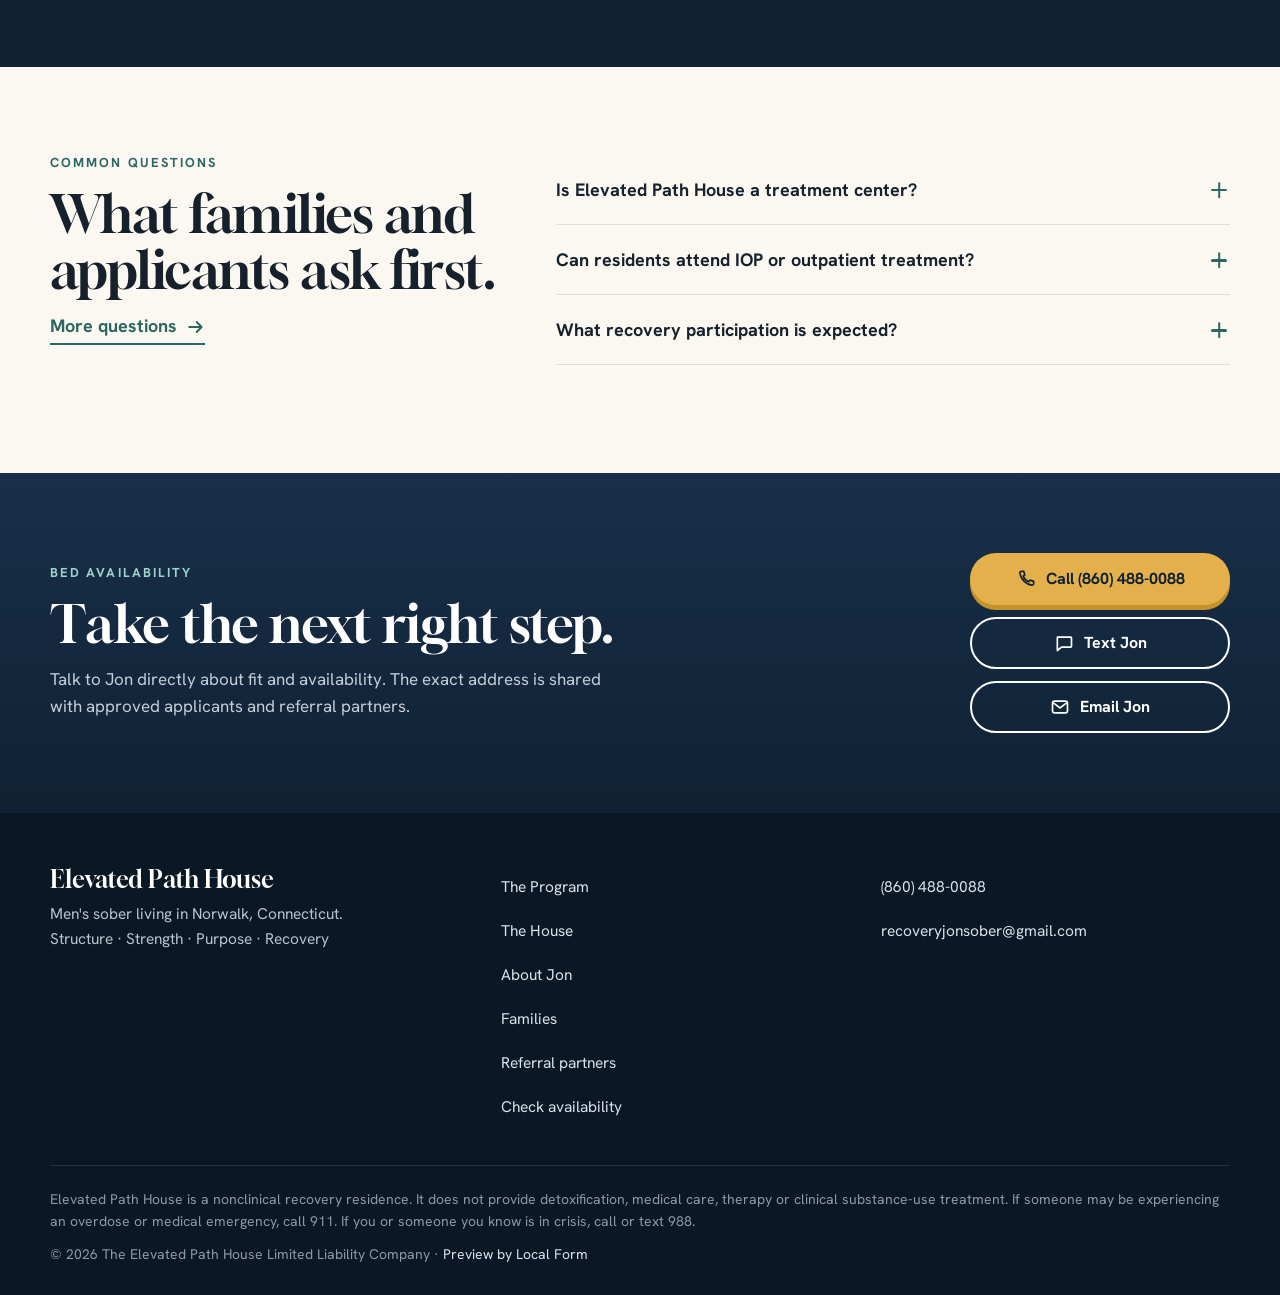
==== commit 24dc4b90: "Preview-open beacon for tagged links (?r=)" ====
--- a/index.html
+++ b/index.html
@@ -94,4 +94,5 @@
   <p>Elevated Path House is a nonclinical recovery residence. It does not provide detoxification, medical care, therapy or clinical substance-use treatment. If someone may be experiencing an overdose or medical emergency, call 911. If you or someone you know is in crisis, call or text 988.</p>
   <p>© 2026 The Elevated Path House Limited Liability Company · <a href="https://localform.online">Preview by Local Form</a></p>
 </div></footer>
+<script>/* lf-open: counts a tagged preview link being opened (?r=). No cookies. Local Form */(function(){try{var r=new URLSearchParams(location.search).get('r');if(!r||!navigator.sendBeacon||sessionStorage.getItem('lf-open'))return;sessionStorage.setItem('lf-open','1');navigator.sendBeacon('https://localform.online/api/open',JSON.stringify({r:r,s:location.pathname.split('/')[1]||location.hostname,d:matchMedia('(pointer:coarse)').matches?'phone':'desktop'}))}catch(e){}})();</script>
 </body></html>
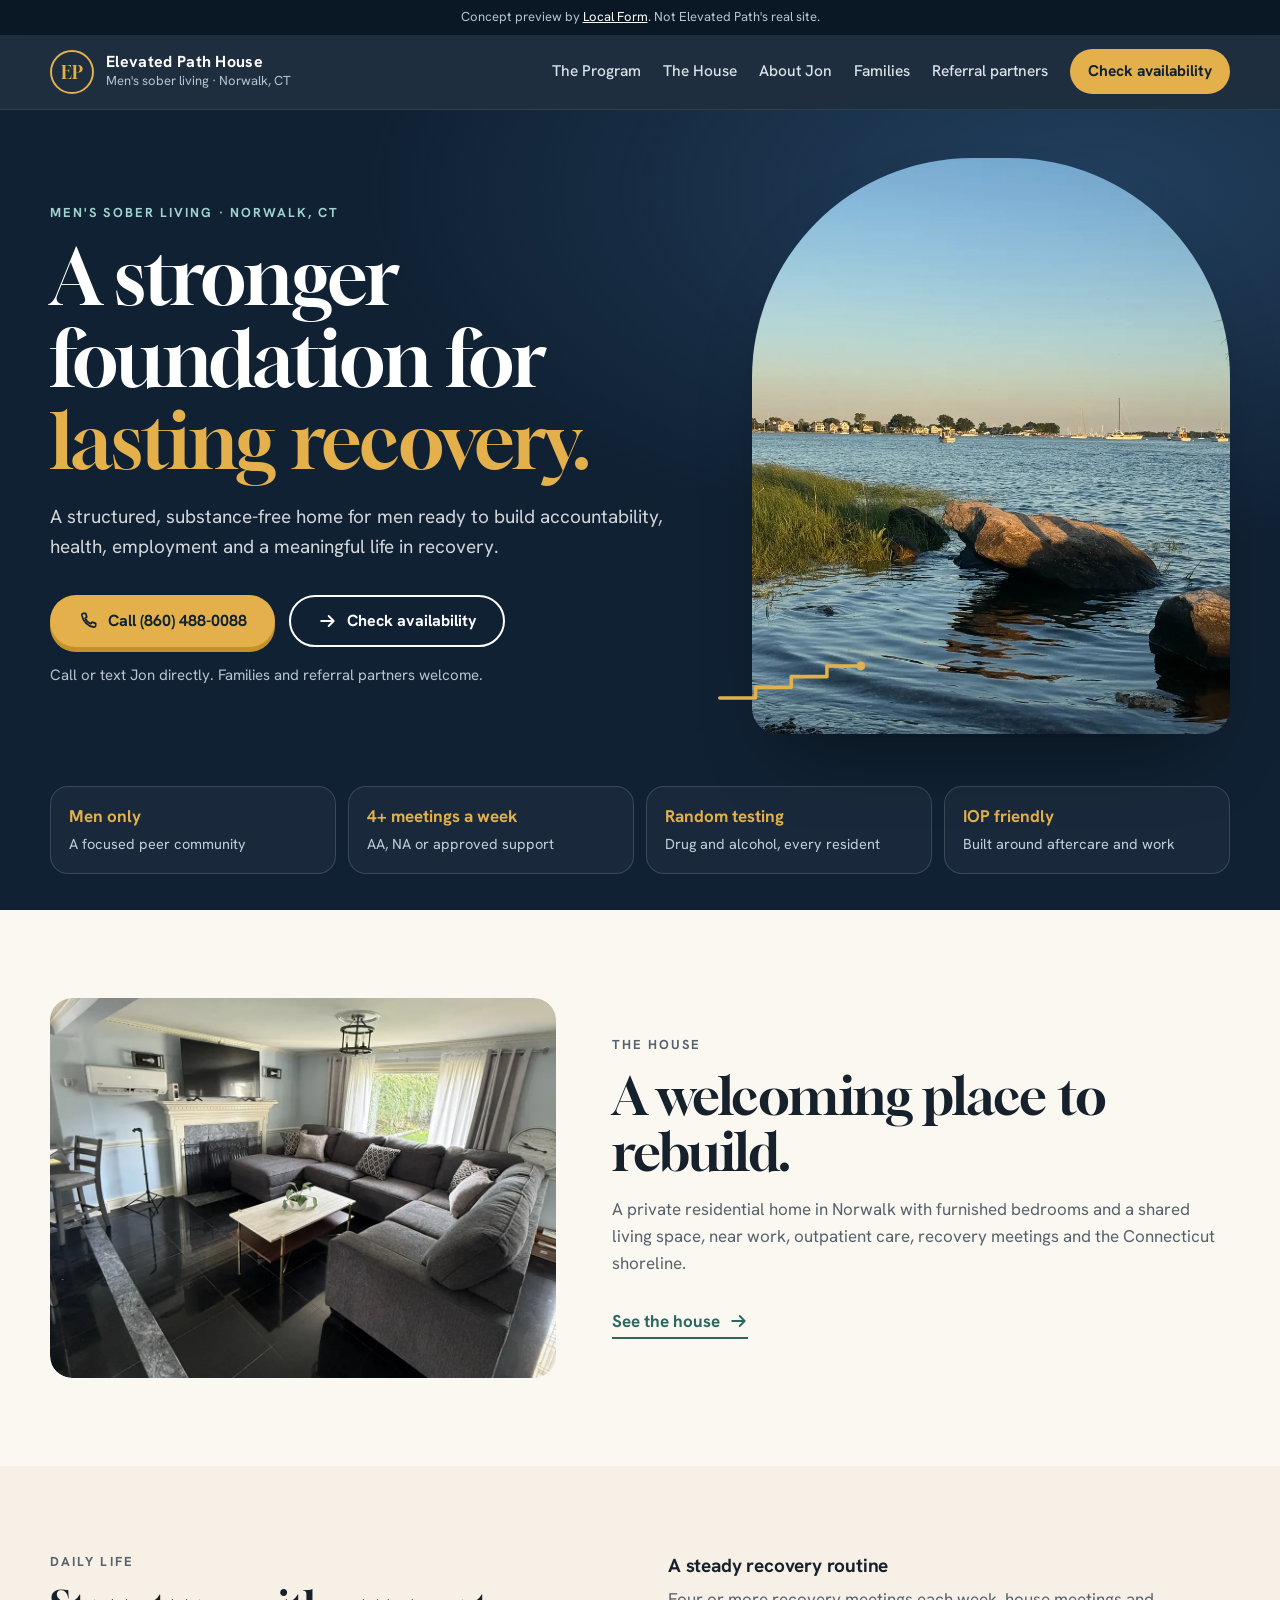
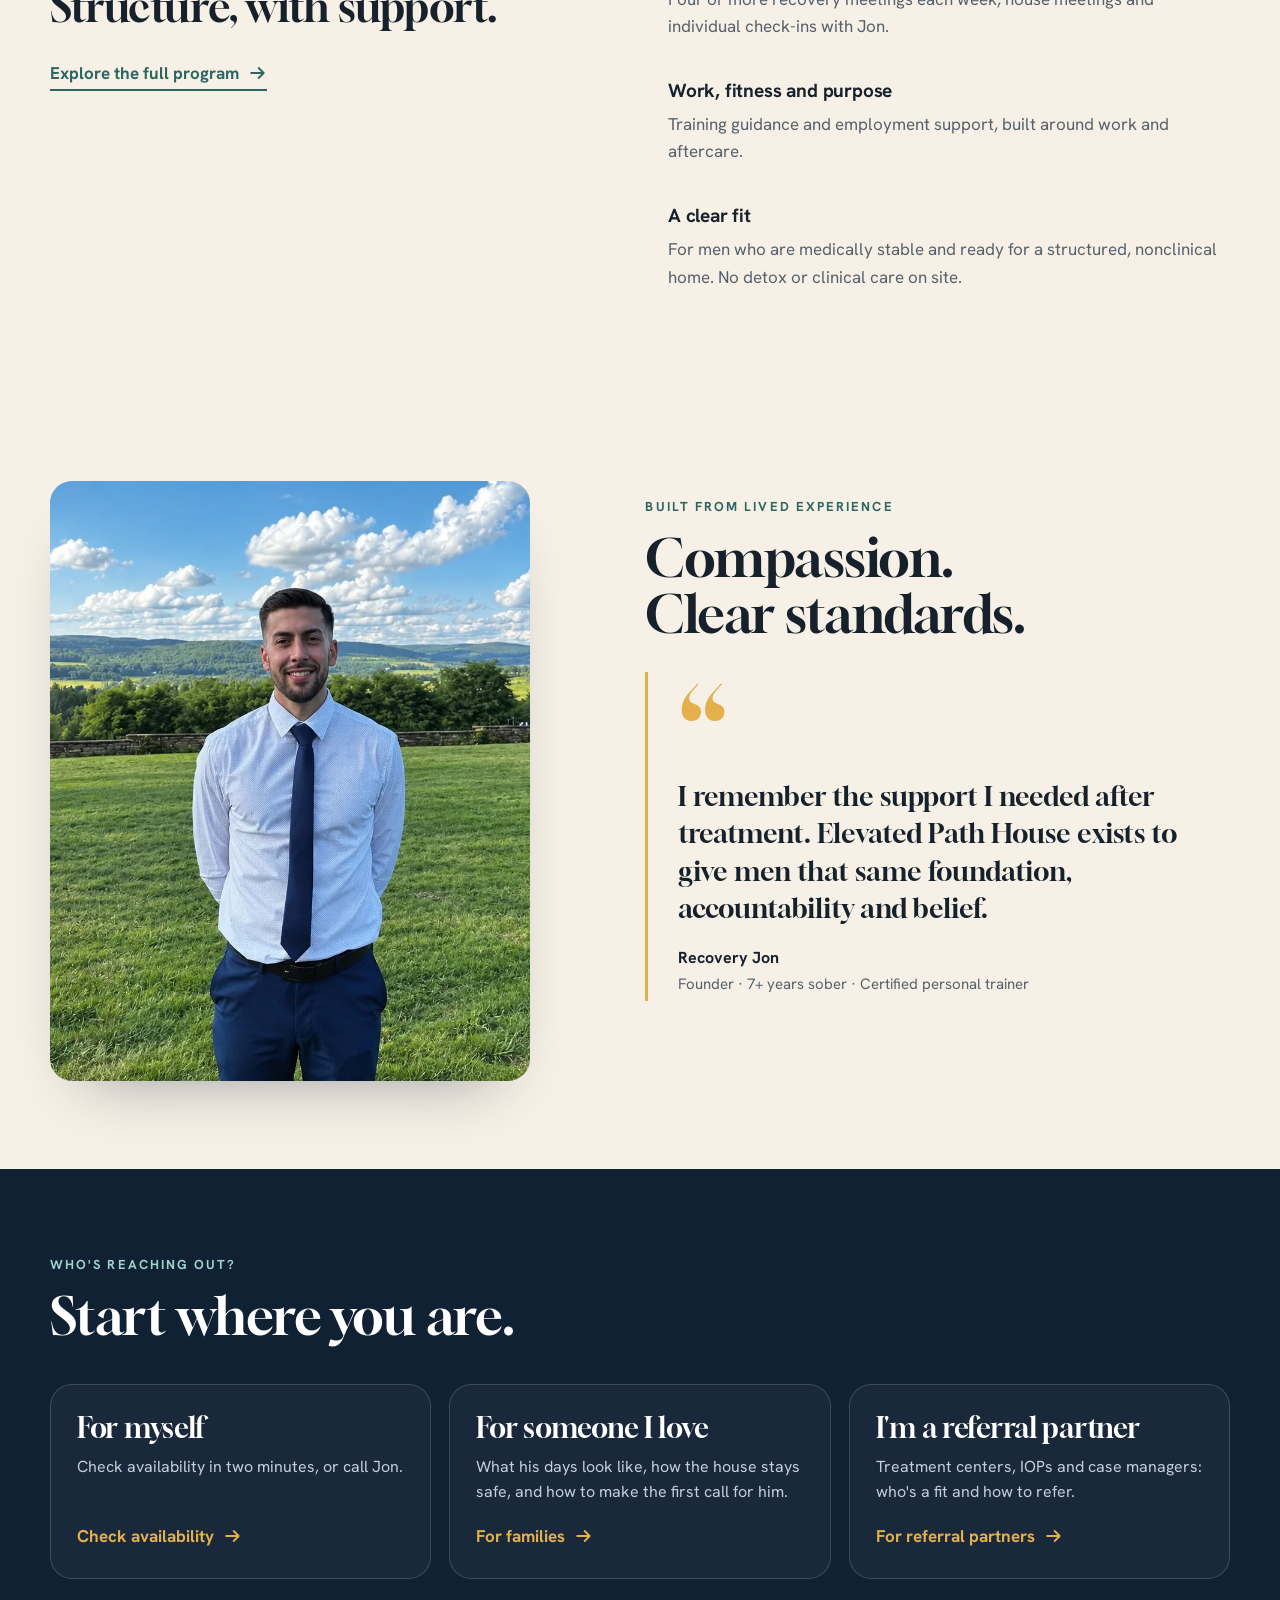
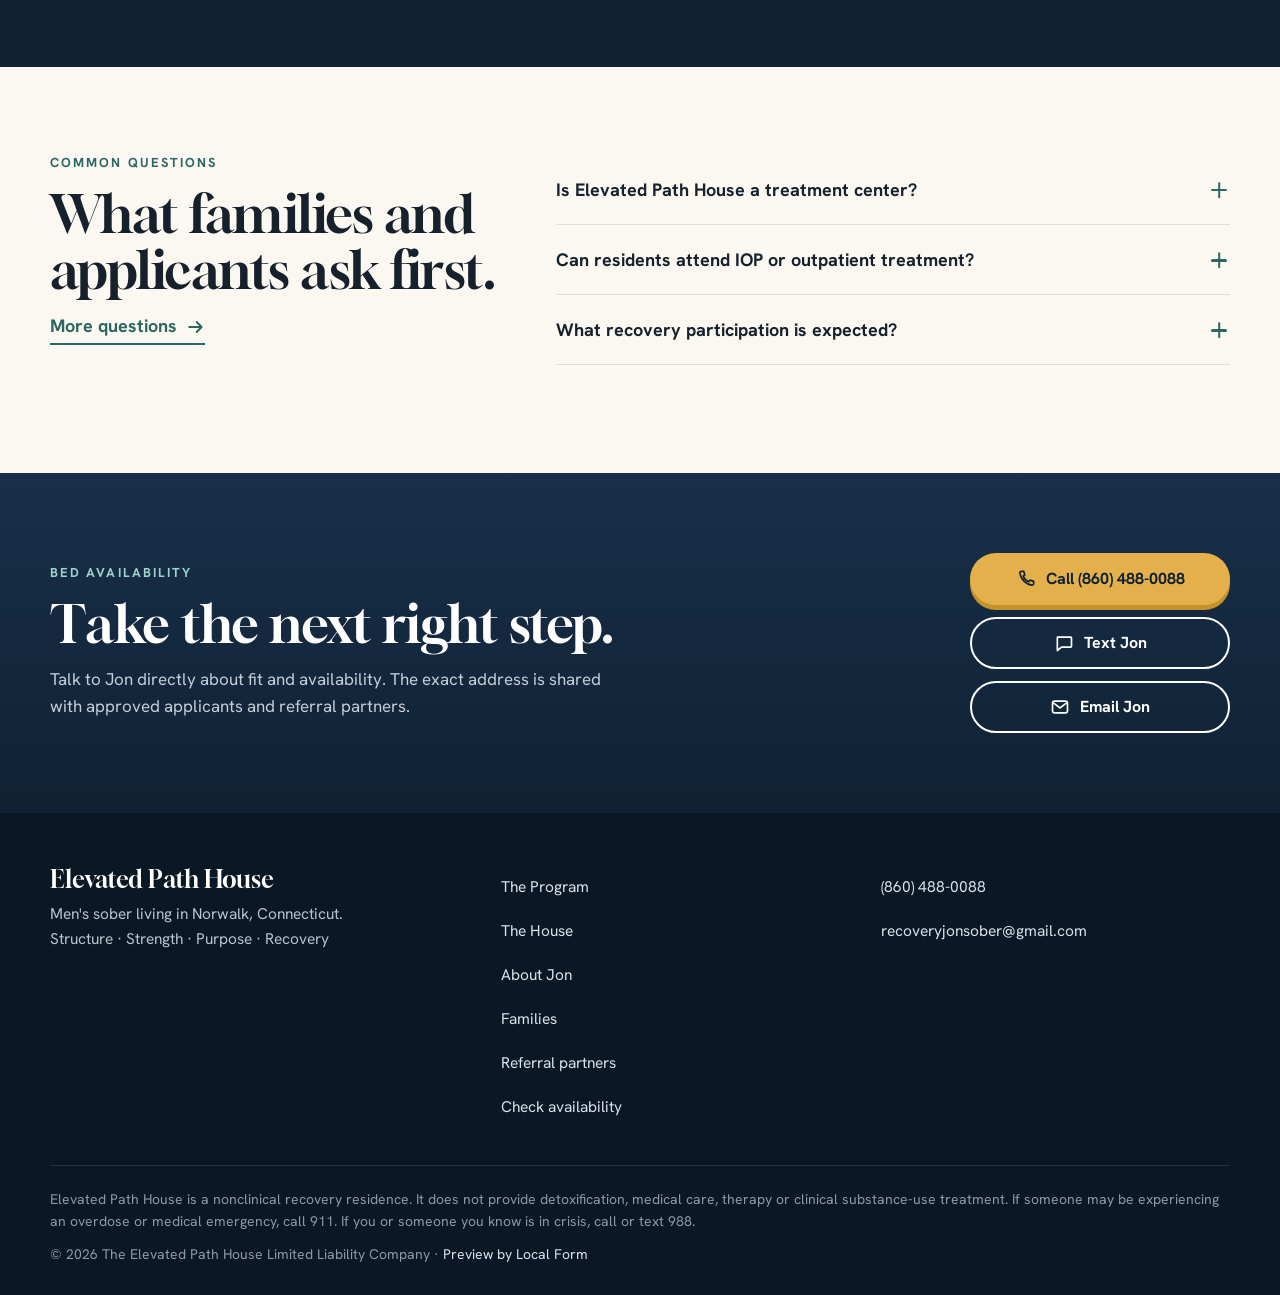
==== commit 08ae617b: "Preview now lives at preview.localform.online" ====
--- a/index.html
+++ b/index.html
@@ -2,7 +2,7 @@
 <html lang="en"><head><meta charset="utf-8"><meta name="viewport" content="width=device-width, initial-scale=1">
 <meta name="robots" content="noindex"><title>Elevated Path House | Men's Sober Living in Norwalk, CT</title><meta name="description" content="Structured men's sober living in Norwalk, Connecticut, with recovery coaching, fitness, employment support and accountability. Call or text Jon for availability.">
 <meta name="theme-color" content="#102133"><link rel="icon" href="assets/favicon.svg" type="image/svg+xml">
-<meta property="og:type" content="website"><meta property="og:url" content="https://local-form.github.io/elevated-path-house-preview/"><meta property="og:title" content="Elevated Path House | Men's Sober Living in Norwalk, CT"><meta property="og:description" content="Structured men's sober living in Norwalk, Connecticut, with recovery coaching, fitness, employment support and accountability. Call or text Jon for availability."><meta property="og:image" content="https://local-form.github.io/elevated-path-house-preview/assets/og.jpg"><meta name="twitter:card" content="summary_large_image">
+<meta property="og:type" content="website"><meta property="og:url" content="https://preview.localform.online/elevated-path-house-preview/"><meta property="og:title" content="Elevated Path House | Men's Sober Living in Norwalk, CT"><meta property="og:description" content="Structured men's sober living in Norwalk, Connecticut, with recovery coaching, fitness, employment support and accountability. Call or text Jon for availability."><meta property="og:image" content="https://preview.localform.online/elevated-path-house-preview/assets/og.jpg"><meta name="twitter:card" content="summary_large_image">
 <link rel="preload" href="assets/gloock-400.woff2" as="font" type="font/woff2" crossorigin>
 <link rel="stylesheet" href="styles.css?v=17"><style>.site-foot nav{gap:0}.site-foot nav a,.foot-contact a{display:flex;align-items:center;min-height:44px}.foot-legal a,.topbar a{padding-block:12px;margin-block:-12px}</style><script src="app.js?v=17" defer></script>
 <script type="application/ld+json">{"@context": "https://schema.org", "@type": "LocalBusiness", "name": "Elevated Path House", "legalName": "The Elevated Path House Limited Liability Company", "description": "Men's nonclinical sober living and recovery residence in Norwalk, Connecticut.", "telephone": "+1-860-488-0088", "email": "recoveryjonsober@gmail.com", "address": {"@type": "PostalAddress", "addressLocality": "Norwalk", "addressRegion": "CT", "addressCountry": "US"}, "areaServed": ["Norwalk, Connecticut", "Fairfield County, Connecticut"], "founder": {"@type": "Person", "name": "Jonathan Mendonca"}}</script></head>
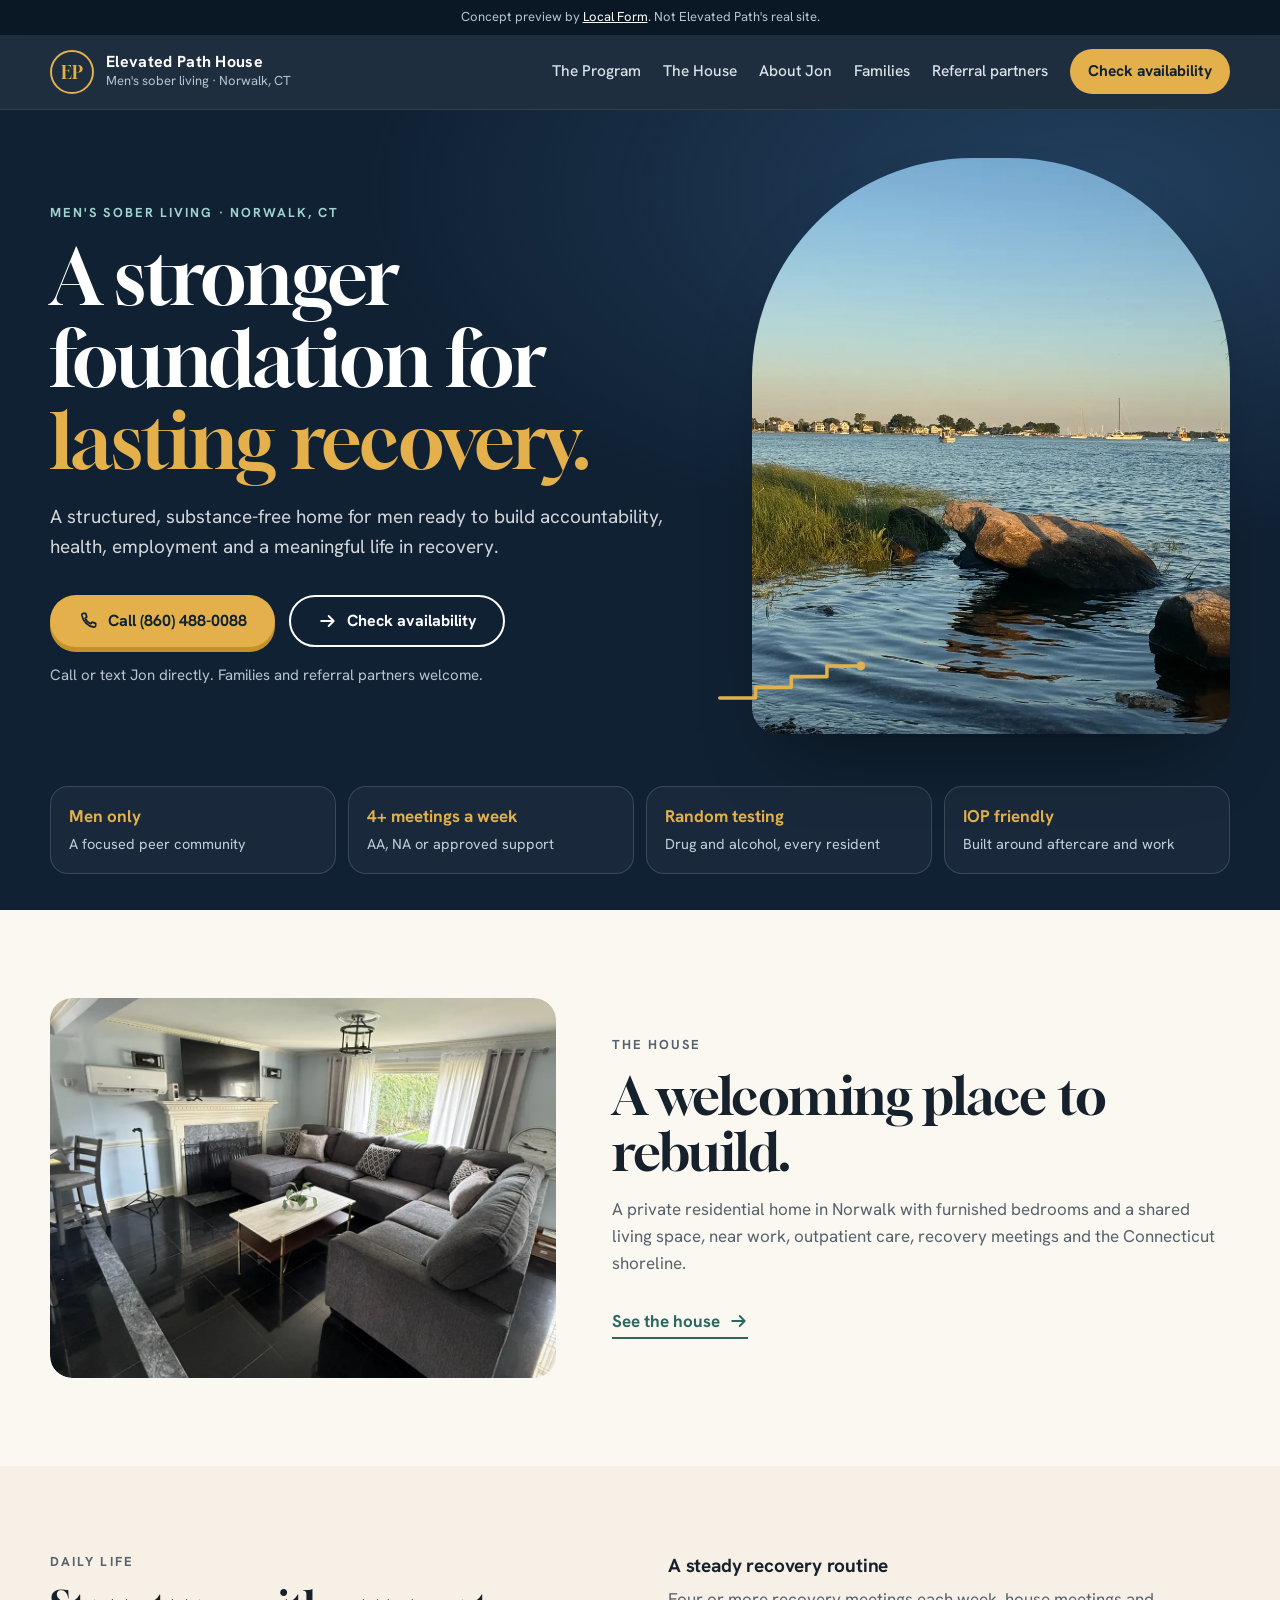
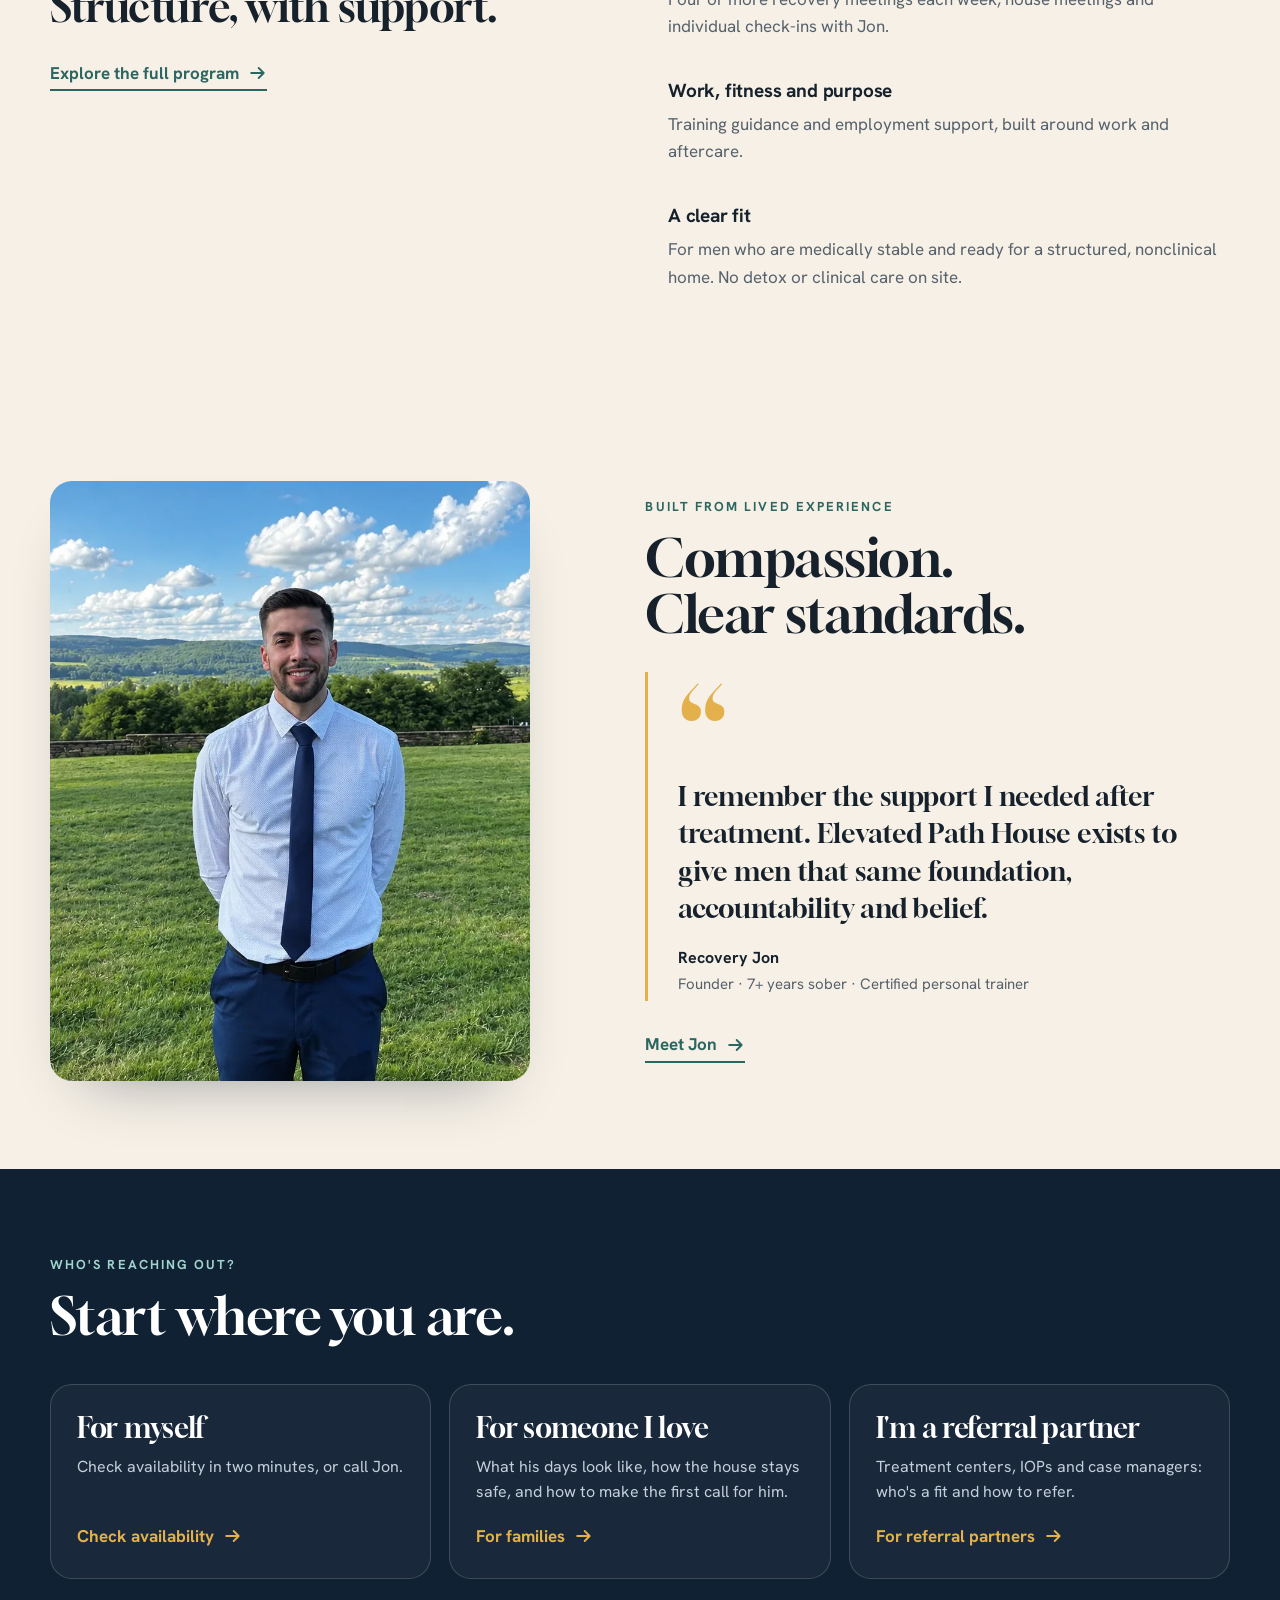
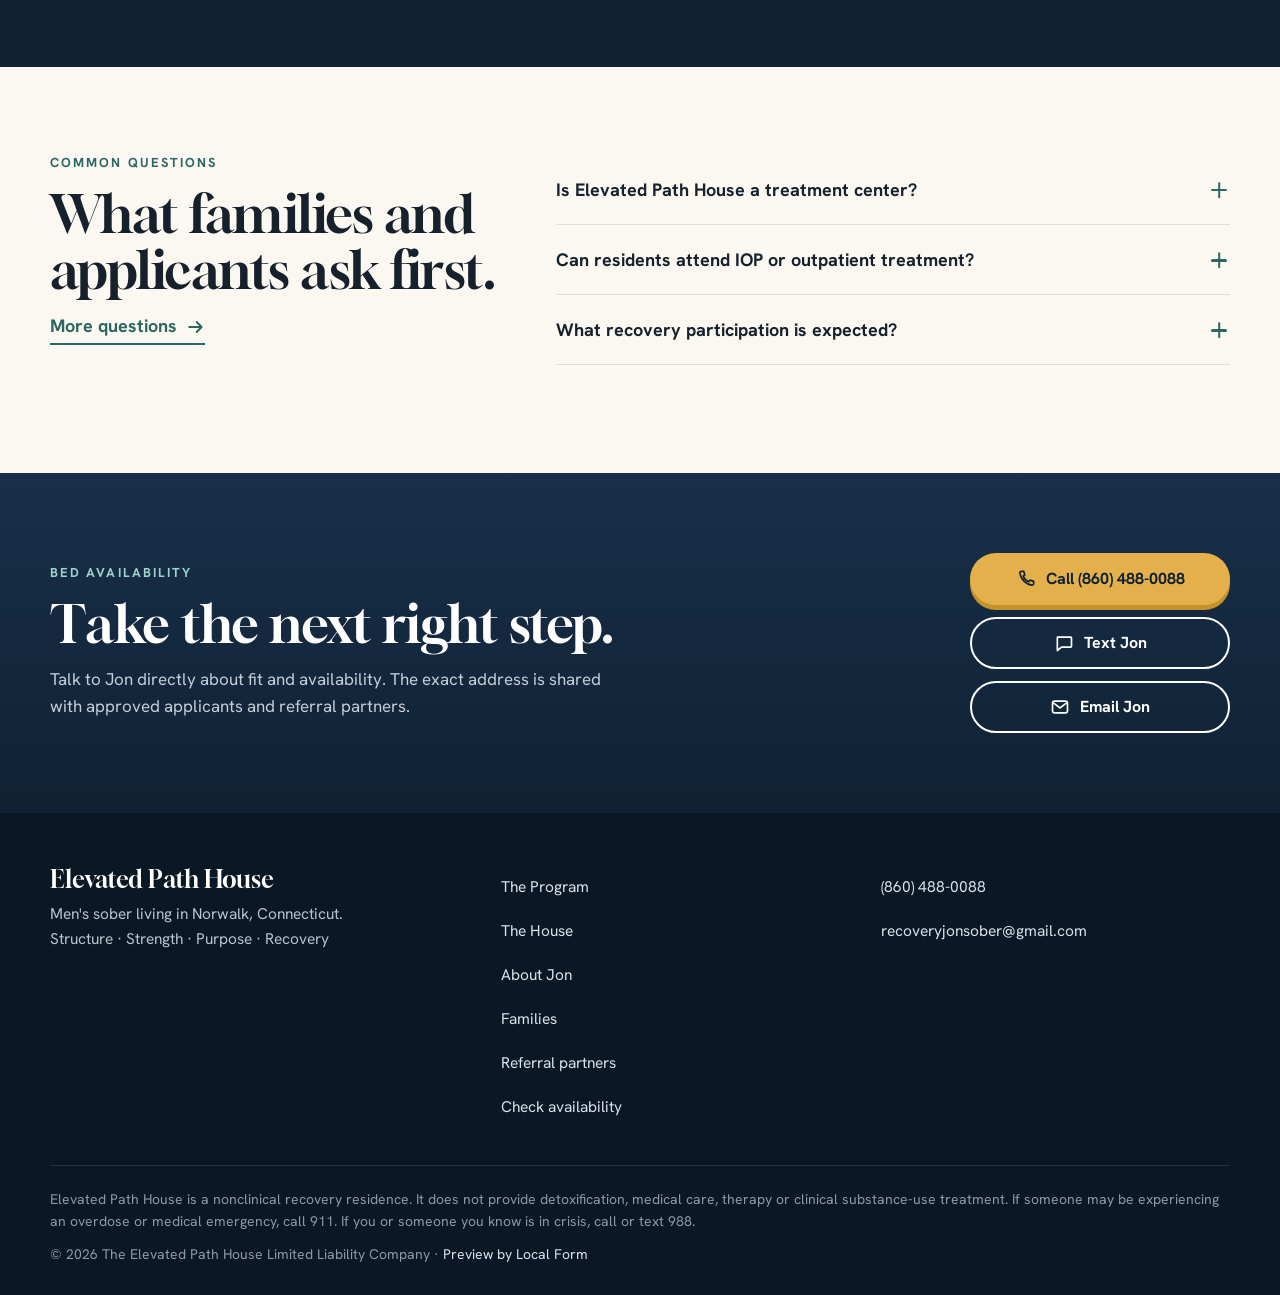
==== commit cc502e15: "Preview (2026-11-16 sweep)" ====
--- a/index.html
+++ b/index.html
@@ -4,7 +4,7 @@
 <meta name="theme-color" content="#102133"><link rel="icon" href="assets/favicon.svg" type="image/svg+xml">
 <meta property="og:type" content="website"><meta property="og:url" content="https://preview.localform.online/elevated-path-house-preview/"><meta property="og:title" content="Elevated Path House | Men's Sober Living in Norwalk, CT"><meta property="og:description" content="Structured men's sober living in Norwalk, Connecticut, with recovery coaching, fitness, employment support and accountability. Call or text Jon for availability."><meta property="og:image" content="https://preview.localform.online/elevated-path-house-preview/assets/og.jpg"><meta name="twitter:card" content="summary_large_image">
 <link rel="preload" href="assets/gloock-400.woff2" as="font" type="font/woff2" crossorigin>
-<link rel="stylesheet" href="styles.css?v=17"><style>.site-foot nav{gap:0}.site-foot nav a,.foot-contact a{display:flex;align-items:center;min-height:44px}.foot-legal a,.topbar a{padding-block:12px;margin-block:-12px}</style><script src="app.js?v=17" defer></script>
+<link rel="stylesheet" href="styles.css?v=18"><style>.site-foot nav{gap:0}.site-foot nav a,.foot-contact a{display:flex;align-items:center;min-height:44px}.foot-legal a,.topbar a{padding-block:12px;margin-block:-12px}</style><noscript><style>[data-reveal]{opacity:1;transform:none}</style></noscript><script src="app.js?v=18" defer></script>
 <script type="application/ld+json">{"@context": "https://schema.org", "@type": "LocalBusiness", "name": "Elevated Path House", "legalName": "The Elevated Path House Limited Liability Company", "description": "Men's nonclinical sober living and recovery residence in Norwalk, Connecticut.", "telephone": "+1-860-488-0088", "email": "recoveryjonsober@gmail.com", "address": {"@type": "PostalAddress", "addressLocality": "Norwalk", "addressRegion": "CT", "addressCountry": "US"}, "areaServed": ["Norwalk, Connecticut", "Fairfield County, Connecticut"], "founder": {"@type": "Person", "name": "Jonathan Mendonca"}}</script></head>
 <body data-page="index.html"><svg width="0" height="0" style="position:absolute" aria-hidden="true">
 <symbol id="i-phone" viewBox="0 0 24 24"><path d="M6.6 2.8h2.6l1.4 4.3-2 1.5a12 12 0 0 0 6.8 6.8l1.5-2 4.3 1.4v2.6a2 2 0 0 1-2.2 2A17.5 17.5 0 0 1 4.6 5a2 2 0 0 1 2-2.2z" fill="none" stroke="currentColor" stroke-width="2" stroke-linejoin="round"/></symbol>
--- a/styles.css
+++ b/styles.css
@@ -53,7 +53,7 @@
 .nav a[aria-current]{box-shadow:0 2px 0 var(--gold)}
 .nav-apply{background:var(--gold);color:var(--navy)!important;padding:10px 18px;border-radius:99px;font-weight:700!important;box-shadow:none!important}
 .head-call{display:none;align-items:center;gap:8px;background:var(--gold);color:var(--navy);text-decoration:none;font-weight:700;padding:0 16px;min-height:44px;border-radius:99px}
-.menu-btn{display:none;width:46px;height:46px;border-radius:50%;border:1px solid rgba(255,255,255,.2);background:none;color:#fff;place-items:center;cursor:pointer}
+.menu-btn{display:none;flex:none;width:46px;height:46px;border-radius:50%;border:1px solid rgba(255,255,255,.2);background:none;color:#fff;place-items:center;cursor:pointer}
 @media (max-width:1060px){
   .nav{position:fixed;inset:calc(var(--head) + 31px) 0 auto 0;flex-direction:column;align-items:stretch;gap:0;background:var(--navy);padding:8px 20px 22px;border-bottom:1px solid rgba(255,255,255,.1);transform:translateY(-8px);opacity:0;pointer-events:none;transition:opacity .25s,transform .35s var(--ease);max-height:calc(100dvh - var(--head) - 31px);overflow:auto}
   html.nav-open .nav{opacity:1;transform:none;pointer-events:auto}
@@ -95,7 +95,7 @@
 .card .num{display:inline-grid;place-items:center;width:40px;height:40px;border-radius:12px;background:var(--gold-soft);color:#7a5a12;font:700 14px/1 var(--body);margin-bottom:18px}
 .card p{color:var(--muted);margin-top:8px;font-size:16px}
 .more{margin-top:30px}
-.more a{display:inline-flex;align-items:center;gap:8px;font-weight:700;color:var(--sea);text-decoration:none;border-bottom:2px solid currentColor;padding-bottom:2px}
+.more a{display:inline-flex;align-items:center;gap:8px;font-weight:700;color:var(--sea);text-decoration:none;border-bottom:2px solid currentColor;padding-bottom:2px;padding-top:10px;margin-top:-10px}
 .two-col{display:grid;grid-template-columns:repeat(2,minmax(0,1fr));gap:56px;align-items:start}
 .two-col h2{font-size:clamp(30px,3.4vw,42px);margin-bottom:16px}
 .two-col p{color:var(--muted);margin-bottom:14px}
@@ -168,7 +168,7 @@
 /* program week */
 .week{display:grid;grid-template-columns:repeat(3,minmax(0,1fr));gap:18px}
 .week-item{background:var(--card);border:1px solid var(--line);border-radius:var(--r);padding:26px 24px}
-.week-item b{display:block;font:400 54px/1 var(--display);color:var(--gold-d);margin-bottom:10px}
+.week-item b{display:block;font:400 54px/1 var(--display);color:#a97a1d;margin-bottom:10px}
 .week-item p{color:var(--muted);font-size:16px;margin-top:8px}
 
 /* faq */
@@ -208,7 +208,7 @@
 .done{background:#eaf4f1;border:1px solid #bcdcd5;border-radius:16px;padding:18px 20px;color:#1f4b46}
 .done b{display:block;font-size:17px;margin-bottom:6px}
 .form-side{position:sticky;top:calc(var(--head) + 20px);background:var(--navy);color:#fff;border-radius:26px;padding:28px;display:grid;gap:14px}
-.form-side h3{font:400 26px/1.15 var(--display)}
+.form-side h2{font:400 26px/1.15 var(--display)}
 .form-side p,.form-side ol{color:#c4cfd9;font-size:16px;margin:0}
 .form-side ol{padding-left:20px;display:grid;gap:6px}
 .form-side .btn{width:100%}
